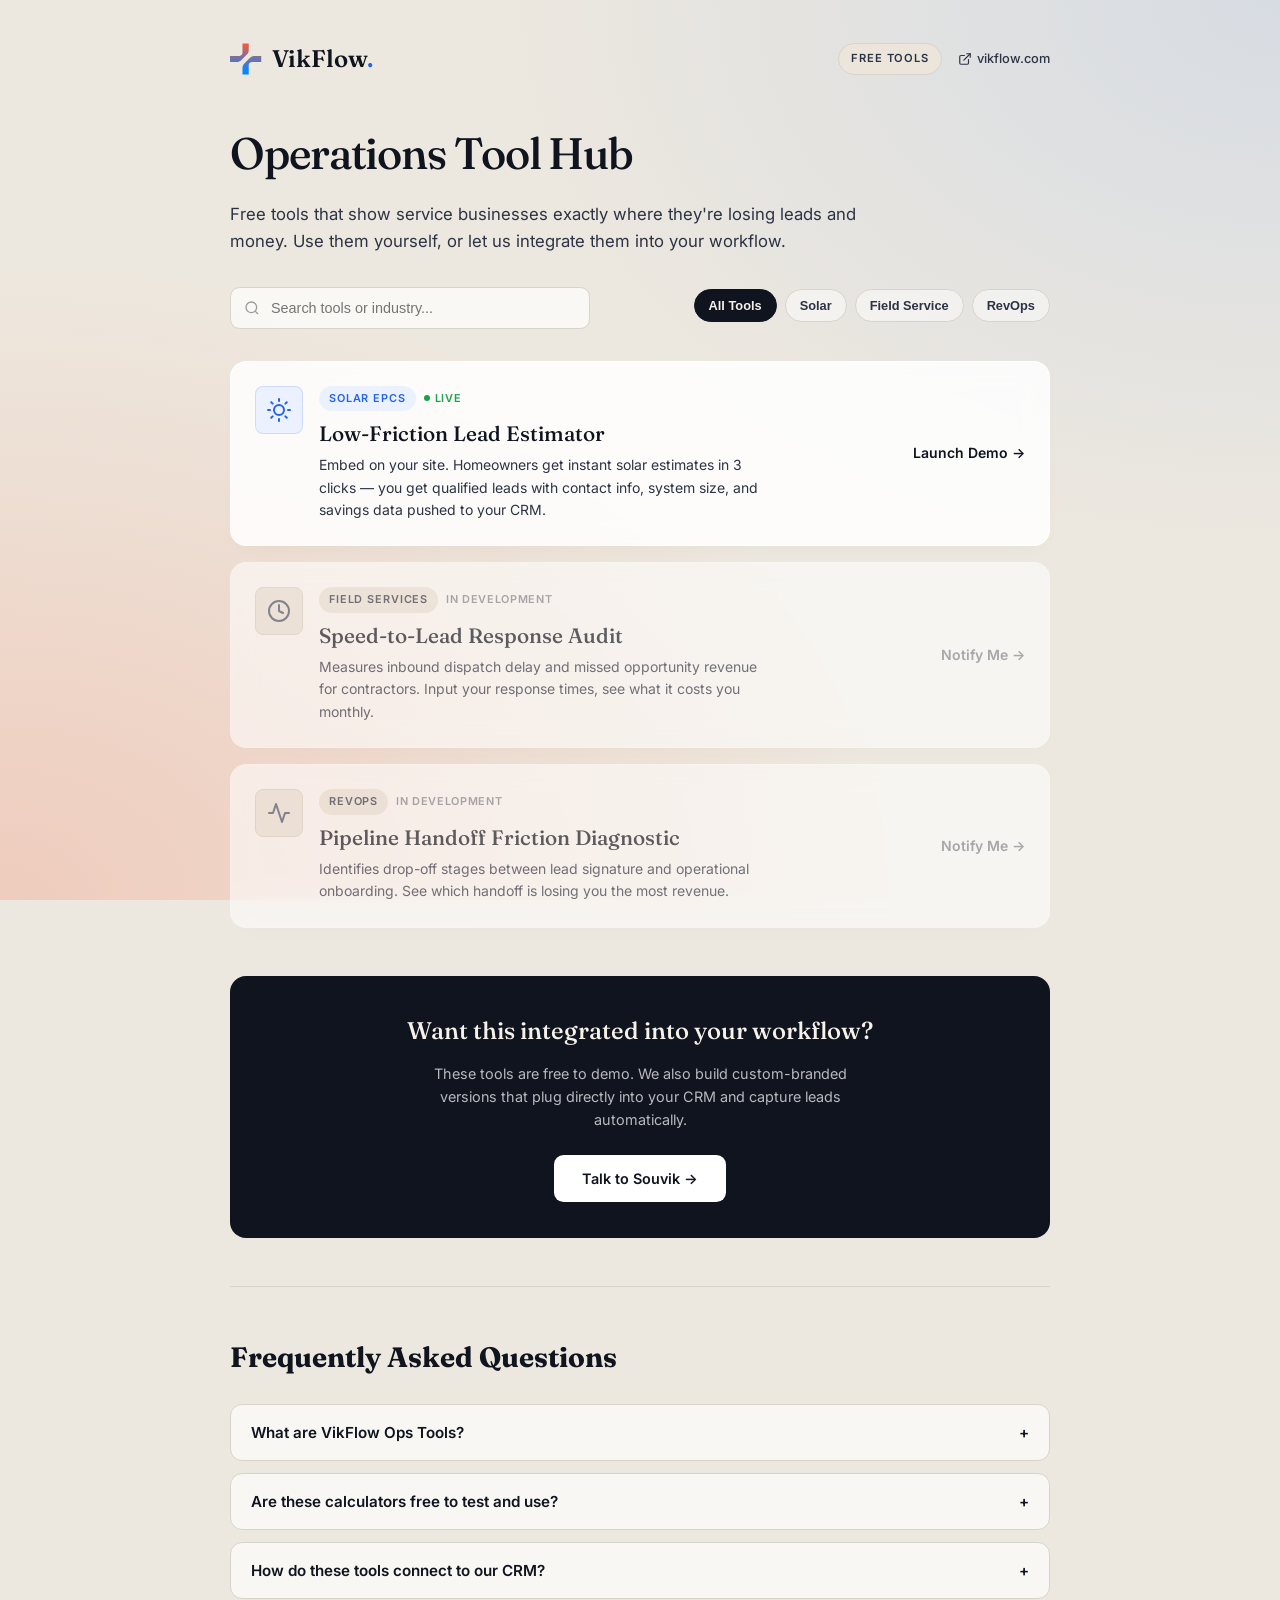
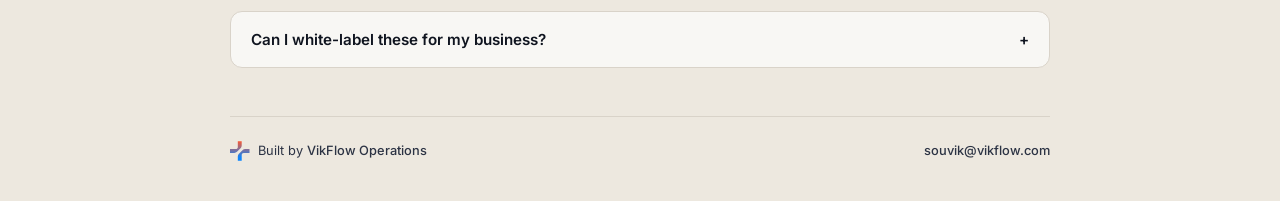
==== index.html @ a66f50fa "Add files via upload" ====
<!DOCTYPE html>
<html lang="en">
<head>
    <meta charset="UTF-8">
    <meta name="viewport" content="width=device-width, initial-scale=1.0">
    <title>VikFlow Ops Hub | Interactive Operations Tools & Calculators</title>
    
    <link rel="stylesheet" href="styles.css">

    <!-- Primary Meta Tags -->
    <meta name="title" content="VikFlow Ops Hub | Interactive Operations Tools & Calculators">
    <meta name="description" content="Free tools that show service businesses exactly where they're losing leads and money. Built by VikFlow Operations.">
    <meta name="keywords" content="operations tools, solar lead calculator, field service automation, revops calculators, workflow diagnostics, vikflow">
    <meta name="robots" content="index, follow">
    <link rel="canonical" href="https://ops.vikflow.com/">

    <!-- Open Graph / Facebook -->
    <meta property="og:type" content="website">
    <meta property="og:url" content="https://ops.vikflow.com/">
    <meta property="og:title" content="VikFlow Ops Hub | Interactive Operations Tools">
    <meta property="og:description" content="Free tools that show service businesses exactly where they're losing leads and money.">
    <meta property="og:image" content="https://vikflow.com/og-image.png">

    <!-- Twitter -->
    <meta property="twitter:card" content="summary_large_image">
    <meta property="twitter:url" content="https://ops.vikflow.com/">
    <meta property="twitter:title" content="VikFlow Ops Hub | Interactive Operations Tools">
    <meta property="twitter:description" content="Free tools that show service businesses exactly where they're losing leads and money.">
    <meta property="twitter:image" content="https://vikflow.com/og-image.png">

    <!-- Schema.org Structured Data -->
    <script type="application/ld+json">
    {
      "@context": "https://schema.org",
      "@graph": [
        {
          "@type": "SoftwareApplication",
          "name": "VikFlow Solar Lead Estimator",
          "operatingSystem": "Web",
          "applicationCategory": "BusinessApplication",
          "url": "https://ops.vikflow.com/solar-calculator",
          "offers": {
            "@type": "Offer",
            "price": "0",
            "priceCurrency": "USD"
          }
        },
        {
          "@type": "FAQPage",
          "mainEntity": [
            {
              "@type": "Question",
              "name": "What are VikFlow Ops Tools?",
              "acceptedAnswer": {
                "@type": "Answer",
                "text": "VikFlow Ops Tools are lightweight, interactive web applications engineered to solve specific operational bottlenecks in sales, lead qualification, and dispatch for service businesses."
              }
            },
            {
              "@type": "Question",
              "name": "Are these calculators free to embed on our website?",
              "acceptedAnswer": {
                "@type": "Answer",
                "text": "Yes, our interactive tools are free to test and use. We also build custom-branded, fully integrated versions for businesses looking to sync lead data directly into their CRM."
              }
            },
            {
              "@type": "Question",
              "name": "How do these tools connect to our CRM?",
              "acceptedAnswer": {
                "@type": "Answer",
                "text": "Each tool outputs clean JSON payloads via webhooks, connecting seamlessly to platforms like HubSpot, Salesforce, Jobber, Simpro, or custom n8n/Make scenarios."
              }
            }
          ]
        }
      ]
    }
    </script>

    <!-- Google Fonts -->
    <link rel="preconnect" href="https://fonts.googleapis.com">
    <link rel="preconnect" href="https://fonts.gstatic.com" crossorigin>
    <link href="https://fonts.googleapis.com/css2?family=Fraunces:opsz,wght,SOFT@9..144,300..900,0..100&family=Inter:wght@400;500;600;700&display=swap" rel="stylesheet">
</head>
<body>

<div class="hub-container">
    
    <!-- BRAND HEADER -->
    <div class="brand-header">
        <a href="https://vikflow.com" class="brand-logo">
            <svg class="logo-svg" viewBox="0 0 41 40" width="32" height="32" xmlns="http://www.w3.org/2000/svg">
                <g id="logogram"><path d="M24 0H16V12.0632C15.9663 14.2434 14.1885 16 12.0005 16H0V24H8.68629C10.808 24 12.8429 23.1571 14.3431 21.6569L21.6569 14.3431C23.1571 12.8429 24 10.808 24 8.68629V0Z" fill="url(#paint0_linear)"/><path d="M16 40H24V27.9368C24.0337 25.7566 25.8115 24 27.9995 24H40V16H31.3137C29.192 16 27.1571 16.8429 25.6569 18.3431L18.3431 25.6569C16.8429 27.1571 16 29.192 16 31.3137V40Z" fill="url(#paint1_linear)"/></g>
                <defs>
                    <linearGradient id="paint0_linear" x1="20" y1="-0.997096" x2="20" y2="33.7931" gradientUnits="userSpaceOnUse"><stop stop-color="#FF582E"/><stop offset="1" stop-color="#0A85FF"/></linearGradient>
                    <linearGradient id="paint1_linear" x1="20" y1="-0.997096" x2="20" y2="33.7931" gradientUnits="userSpaceOnUse"><stop stop-color="#FF582E"/><stop offset="1" stop-color="#0A85FF"/></linearGradient>
                </defs>
            </svg>
            <span>VikFlow<span style="color: var(--brand);">.</span></span>
        </a>
        <div class="header-right">
            <span class="brand-badge">Free Tools</span>
            <a href="https://vikflow.com" class="back-link">
                <svg width="14" height="14" viewBox="0 0 24 24" fill="none" stroke="currentColor" stroke-width="2" stroke-linecap="round" stroke-linejoin="round"><path d="M18 13v6a2 2 0 0 1-2 2H5a2 2 0 0 1-2-2V8a2 2 0 0 1 2-2h6"/><polyline points="15 3 21 3 21 9"/><line x1="10" y1="14" x2="21" y2="3"/></svg>
                vikflow.com
            </a>
        </div>
    </div>

    <!-- HERO -->
    <div class="hero-section">
        <h1>Operations Tool Hub</h1>
        <p class="subtitle">Free tools that show service businesses exactly where they're losing leads and money. Use them yourself, or let us integrate them into your workflow.</p>
    </div>

    <!-- SEARCH & CATEGORY FILTERS -->
    <div class="controls-wrapper">
        <div class="search-box">
            <svg class="search-icon" width="16" height="16" viewBox="0 0 24 24" fill="none" stroke="currentColor" stroke-width="2">
                <circle cx="11" cy="11" r="8"></circle>
                <line x1="21" y1="21" x2="16.65" y2="16.65"></line>
            </svg>
            <input type="text" id="searchInput" placeholder="Search tools or industry..." onkeyup="filterTools()">
        </div>

        <div class="category-pills">
            <button class="cat-btn active" onclick="setCategory('all', this)">All Tools</button>
            <button class="cat-btn" onclick="setCategory('solar', this)">Solar</button>
            <button class="cat-btn" onclick="setCategory('field-service', this)">Field Service</button>
            <button class="cat-btn" onclick="setCategory('revops', this)">RevOps</button>
        </div>
    </div>

    <!-- TOOL CARDS -->
    <div class="tools-grid" id="toolsGrid">
        
        <!-- TOOL 1: SOLAR CALCULATOR (LIVE) -->
        <a href="solar_calculator/solar_calculator.html" class="tool-card live" data-category="solar" data-keywords="solar lead calculator panel roof savings bill">
            <div class="tool-card-main">
                <div class="tool-logo">
                    <svg width="24" height="24" viewBox="0 0 24 24" fill="none" stroke="#2563EB" stroke-width="2" stroke-linecap="round" stroke-linejoin="round">
                        <circle cx="12" cy="12" r="5"></circle>
                        <line x1="12" y1="1" x2="12" y2="3"></line>
                        <line x1="12" y1="21" x2="12" y2="23"></line>
                        <line x1="4.22" y1="4.22" x2="5.64" y2="5.64"></line>
                        <line x1="18.36" y1="18.36" x2="19.78" y2="19.78"></line>
                        <line x1="1" y1="12" x2="3" y2="12"></line>
                        <line x1="21" y1="12" x2="23" y2="12"></line>
                        <line x1="4.22" y1="19.78" x2="5.64" y2="18.36"></line>
                        <line x1="18.36" y1="5.64" x2="19.78" y2="4.22"></line>
                    </svg>
                </div>
                <div>
                    <div class="badge-row">
                        <span class="badge">Solar EPCs</span>
                        <span class="status-live">
                            <span class="live-dot"></span> Live
                        </span>
                    </div>
                    <div class="tool-title">Low-Friction Lead Estimator</div>
                    <p class="tool-desc">Embed on your site. Homeowners get instant solar estimates in 3 clicks — you get qualified leads with contact info, system size, and savings data pushed to your CRM.</p>
                </div>
            </div>
            <div class="launch-btn">Launch Demo →</div>
        </a>

        <!-- TOOL 2: SPEED TO LEAD AUDIT (COMING SOON) -->
        <div class="tool-card upcoming" data-category="field-service" data-keywords="speed to lead dispatch response time HVAC roofing">
            <div class="tool-card-main">
                <div class="tool-logo muted">
                    <svg width="24" height="24" viewBox="0 0 24 24" fill="none" stroke="#475569" stroke-width="2" stroke-linecap="round" stroke-linejoin="round">
                        <circle cx="12" cy="12" r="10"></circle>
                        <polyline points="12 6 12 12 16 14"></polyline>
                    </svg>
                </div>
                <div>
                    <div class="badge-row">
                        <span class="badge muted">Field Services</span>
                        <span class="status-upcoming">In Development</span>
                    </div>
                    <div class="tool-title">Speed-to-Lead Response Audit</div>
                    <p class="tool-desc">Measures inbound dispatch delay and missed opportunity revenue for contractors. Input your response times, see what it costs you monthly.</p>
                </div>
            </div>
            <div class="launch-btn muted">Notify Me →</div>
        </div>

        <!-- TOOL 3: CRM HANDOFF FRICTION (COMING SOON) -->
        <div class="tool-card upcoming" data-category="revops" data-keywords="crm audit pipeline sales handoff hubspot salesforce">
            <div class="tool-card-main">
                <div class="tool-logo muted">
                    <svg width="24" height="24" viewBox="0 0 24 24" fill="none" stroke="#475569" stroke-width="2" stroke-linecap="round" stroke-linejoin="round">
                        <polyline points="22 12 18 12 15 21 9 3 6 12 2 12"></polyline>
                    </svg>
                </div>
                <div>
                    <div class="badge-row">
                        <span class="badge muted">RevOps</span>
                        <span class="status-upcoming">In Development</span>
                    </div>
                    <div class="tool-title">Pipeline Handoff Friction Diagnostic</div>
                    <p class="tool-desc">Identifies drop-off stages between lead signature and operational onboarding. See which handoff is losing you the most revenue.</p>
                </div>
            </div>
            <div class="launch-btn muted">Notify Me →</div>
        </div>

    </div>

    <div class="no-results" id="noResults">No tools match your search or filter criteria.</div>

    <!-- CTA SECTION -->
    <section class="cta-section">
        <div class="cta-content">
            <h2>Want this integrated into your workflow?</h2>
            <p>These tools are free to demo. We also build custom-branded versions that plug directly into your CRM and capture leads automatically.</p>
            <a href="mailto:souvik@vikflow.com" class="cta-btn">Talk to Souvik →</a>
        </div>
    </section>

    <!-- SEO FAQ SECTION -->
    <section class="faq-section">
        <h2>Frequently Asked Questions</h2>
        
        <div class="faq-item">
            <button class="faq-question" onclick="toggleFaq(this)">
                What are VikFlow Ops Tools?
                <span class="faq-icon">+</span>
            </button>
            <div class="faq-answer">
                VikFlow Ops Tools are lightweight, interactive web applications engineered to solve specific operational bottlenecks in sales, lead qualification, and dispatch for growing service businesses.
            </div>
        </div>

        <div class="faq-item">
            <button class="faq-question" onclick="toggleFaq(this)">
                Are these calculators free to test and use?
                <span class="faq-icon">+</span>
            </button>
            <div class="faq-answer">
                Yes, our interactive tools are free to test online. We also build custom-branded, fully integrated versions for businesses looking to sync lead data directly into their CRM.
            </div>
        </div>

        <div class="faq-item">
            <button class="faq-question" onclick="toggleFaq(this)">
                How do these tools connect to our CRM?
                <span class="faq-icon">+</span>
            </button>
            <div class="faq-answer">
                Each tool outputs clean JSON payloads via webhooks, connecting seamlessly to platforms like HubSpot, Salesforce, Jobber, Simpro, or custom n8n/Make scenarios.
            </div>
        </div>

        <div class="faq-item">
            <button class="faq-question" onclick="toggleFaq(this)">
                Can I white-label these for my business?
                <span class="faq-icon">+</span>
            </button>
            <div class="faq-answer">
                Yes. Every tool can be custom-branded with your logo, colors, and domain. Lead data flows directly into your systems — your customers never see VikFlow branding.
            </div>
        </div>
    </section>

    <!-- FOOTER -->
    <footer class="hub-footer">
        <div class="footer-left">
            <svg viewBox="0 0 41 40" width="20" height="20" xmlns="http://www.w3.org/2000/svg">
                <g><path d="M24 0H16V12.0632C15.9663 14.2434 14.1885 16 12.0005 16H0V24H8.68629C10.808 24 12.8429 23.1571 14.3431 21.6569L21.6569 14.3431C23.1571 12.8429 24 10.808 24 8.68629V0Z" fill="url(#pf0)"/><path d="M16 40H24V27.9368C24.0337 25.7566 25.8115 24 27.9995 24H40V16H31.3137C29.192 16 27.1571 16.8429 25.6569 18.3431L18.3431 25.6569C16.8429 27.1571 16 29.192 16 31.3137V40Z" fill="url(#pf1)"/></g>
                <defs><linearGradient id="pf0" x1="20" y1="-1" x2="20" y2="34" gradientUnits="userSpaceOnUse"><stop stop-color="#FF582E"/><stop offset="1" stop-color="#0A85FF"/></linearGradient><linearGradient id="pf1" x1="20" y1="-1" x2="20" y2="34" gradientUnits="userSpaceOnUse"><stop stop-color="#FF582E"/><stop offset="1" stop-color="#0A85FF"/></linearGradient></defs>
            </svg>
            <span>Built by <a href="https://vikflow.com">VikFlow Operations</a></span>
        </div>
        <div class="footer-right">
            <a href="mailto:souvik@vikflow.com">souvik@vikflow.com</a>
        </div>
    </footer>

</div>

<script>
    let activeCategory = 'all';

    function setCategory(category, element) {
        document.querySelectorAll('.cat-btn').forEach(btn => btn.classList.remove('active'));
        element.classList.add('active');
        activeCategory = category;
        filterTools();
    }

    function filterTools() {
        const query = document.getElementById('searchInput').value.toLowerCase();
        const cards = document.querySelectorAll('.tool-card');
        let visibleCount = 0;

        cards.forEach(card => {
            const matchesCat = (activeCategory === 'all' || card.dataset.category === activeCategory);
            const matchesSearch = card.innerText.toLowerCase().includes(query) || card.dataset.keywords.toLowerCase().includes(query);

            if (matchesCat && matchesSearch) {
                card.style.display = 'flex';
                visibleCount++;
            } else {
                card.style.display = 'none';
            }
        });

        document.getElementById('noResults').style.display = visibleCount === 0 ? 'block' : 'none';
    }

    function toggleFaq(button) {
        const item = button.parentElement;
        item.classList.toggle('open');
    }
</script>

</body>
</html>
---- styles.css ----
:root {
    --ink: hsl(222, 35%, 9%);
    --ink-soft: hsl(222, 22%, 22%);
    --cream: hsl(42, 38%, 94%);
    --cream-deep: hsl(38, 30%, 89%);
    --brand: hsl(221, 83%, 53%);
    --brand-soft: hsl(221, 100%, 96%);
    --border: hsl(36, 18%, 82%);
    --radius: 1rem;
    --font-serif: 'Fraunces', ui-serif, Georgia, serif;
    --font-sans: 'Inter', ui-sans-serif, system-ui, sans-serif;
}

* { 
    box-sizing: border-box; 
    transition: all 0.25s cubic-bezier(0.65, 0, 0.35, 1); 
}

body {
    font-family: var(--font-sans);
    background-color: #ede8df;
    background-image: 
        radial-gradient(at 0% 100%, rgba(243, 138, 108, 0.3) 0px, transparent 50%),
        radial-gradient(at 100% 0%, rgba(182, 202, 233, 0.4) 0px, transparent 45%);
    background-attachment: fixed;
    color: var(--ink);
    min-height: 100vh;
    margin: 0;
    padding: 40px 20px;
    display: flex;
    justify-content: center;
    line-height: 1.6;
}

.hub-container {
    width: 100%;
    max-width: 820px;
}

/* ═══════════════════════════════
   HEADER & LOGO
   ═══════════════════════════════ */

.brand-header {
    display: flex;
    justify-content: space-between;
    align-items: center;
    margin-bottom: 40px;
}

.brand-logo {
    display: flex;
    align-items: center;
    gap: 10px;
    text-decoration: none;
    color: var(--ink);
    font-family: var(--font-serif);
    font-size: 1.5rem;
    font-weight: 600;
}

.logo-svg {
    flex-shrink: 0;
}

.header-right {
    display: flex;
    align-items: center;
    gap: 16px;
}

.brand-badge {
    font-size: 0.7rem;
    font-weight: 600;
    text-transform: uppercase;
    letter-spacing: 0.08em;
    background: var(--cream-deep);
    color: var(--ink-soft);
    padding: 6px 12px;
    border-radius: 20px;
    border: 1px solid var(--border);
}

.back-link {
    display: none;
    align-items: center;
    gap: 5px;
    font-size: 0.8rem;
    color: var(--ink-soft);
    text-decoration: none;
    font-weight: 500;
}

.back-link:hover {
    color: var(--brand);
}

@media (min-width: 640px) {
    .back-link {
        display: flex;
    }
}

/* ═══════════════════════════════
   HERO
   ═══════════════════════════════ */

.hero-section {
    margin-bottom: 32px;
}

h1 {
    font-family: var(--font-serif);
    font-size: clamp(2rem, 4vw, 2.75rem);
    font-weight: 500;
    margin: 0 0 12px 0;
    letter-spacing: -0.025em;
}

p.subtitle {
    color: var(--ink-soft);
    font-size: 1.05rem;
    margin: 0;
    max-width: 60ch;
}

/* ═══════════════════════════════
   CONTROLS: SEARCH & FILTERS
   ═══════════════════════════════ */

.controls-wrapper {
    display: flex;
    flex-direction: column;
    gap: 16px;
    margin-bottom: 32px;
}

@media (min-width: 640px) {
    .controls-wrapper {
        flex-direction: row;
        justify-content: space-between;
        align-items: center;
    }
}

.search-box {
    position: relative;
    flex: 1;
    max-width: 360px;
}

.search-box input {
    width: 100%;
    padding: 12px 16px 12px 40px;
    border: 1px solid var(--border);
    border-radius: calc(var(--radius) * 0.6);
    background: rgba(255, 255, 255, 0.7);
    font-size: 0.9rem;
    outline: none;
    color: var(--ink);
}

.search-box input:focus {
    background: #ffffff;
    border-color: var(--brand);
    box-shadow: 0 0 0 3px var(--brand-soft);
}

.search-icon {
    position: absolute;
    left: 14px;
    top: 50%;
    transform: translateY(-50%);
    opacity: 0.4;
    pointer-events: none;
}

.category-pills {
    display: flex;
    gap: 8px;
    overflow-x: auto;
    padding-bottom: 4px;
    -webkit-overflow-scrolling: touch;
}

.cat-btn {
    border: 1px solid var(--border);
    background: rgba(255, 255, 255, 0.5);
    padding: 8px 14px;
    border-radius: 20px;
    font-size: 0.8rem;
    font-weight: 600;
    color: var(--ink-soft);
    cursor: pointer;
    white-space: nowrap;
}

.cat-btn:hover,
.cat-btn.active {
    background: var(--ink);
    color: var(--cream);
    border-color: var(--ink);
}

/* ═══════════════════════════════
   TOOL CARDS
   ═══════════════════════════════ */

.tools-grid {
    display: flex;
    flex-direction: column;
    gap: 16px;
    margin-bottom: 48px;
}

.tool-card {
    background: rgba(255, 255, 255, 0.85);
    backdrop-filter: blur(12px);
    border: 1px solid rgba(255, 255, 255, 0.6);
    border-radius: var(--radius);
    padding: 24px;
    display: flex;
    flex-direction: column;
    gap: 16px;
    text-decoration: none;
    color: var(--ink);
    box-shadow: 0 10px 25px -10px rgba(15, 23, 42, 0.04);
}

@media (min-width: 640px) {
    .tool-card {
        flex-direction: row;
        justify-content: space-between;
        align-items: center;
    }
}

/* Live card hover */
.tool-card.live:hover {
    transform: translateY(-2px);
    border-color: var(--brand);
    background: rgba(255, 255, 255, 0.98);
}

/* Upcoming card styling */
.tool-card.upcoming {
    opacity: 0.65;
    cursor: default;
}

.tool-card.upcoming:hover {
    opacity: 0.8;
}

.tool-card-main {
    display: flex;
    align-items: flex-start;
    gap: 16px;
}

/* Tool Logo */
.tool-logo {
    width: 48px;
    height: 48px;
    min-width: 48px;
    border-radius: calc(var(--radius) * 0.5);
    background: var(--brand-soft);
    border: 1px solid rgba(37, 99, 235, 0.15);
    display: flex;
    align-items: center;
    justify-content: center;
    overflow: hidden;
}

.tool-logo.muted {
    background: var(--cream-deep);
    border-color: var(--border);
}

.tool-logo img {
    width: 100%;
    height: 100%;
    object-fit: cover;
}

/* Badge Row */
.badge-row {
    display: flex;
    align-items: center;
    gap: 8px;
    margin-bottom: 6px;
}

.badge {
    display: inline-block;
    font-size: 0.68rem;
    font-weight: 600;
    text-transform: uppercase;
    letter-spacing: 0.08em;
    padding: 4px 10px;
    border-radius: 20px;
    background: var(--brand-soft);
    color: var(--brand);
}

.badge.muted {
    background: var(--cream-deep);
    color: var(--ink-soft);
}

/* Live indicator */
.status-live {
    display: inline-flex;
    align-items: center;
    gap: 5px;
    font-size: 0.68rem;
    font-weight: 600;
    text-transform: uppercase;
    letter-spacing: 0.06em;
    color: #16a34a;
}

.live-dot {
    width: 6px;
    height: 6px;
    background: #16a34a;
    border-radius: 50%;
    display: inline-block;
    animation: pulse-dot 2s ease-in-out infinite;
}

@keyframes pulse-dot {
    0%, 100% { opacity: 1; }
    50% { opacity: 0.3; }
}

.status-upcoming {
    font-size: 0.68rem;
    font-weight: 600;
    text-transform: uppercase;
    letter-spacing: 0.06em;
    color: var(--ink-soft);
    opacity: 0.6;
}

.tool-title {
    font-family: var(--font-serif);
    font-size: 1.3rem;
    font-weight: 500;
    margin: 0 0 4px 0;
}

.tool-desc {
    font-size: 0.875rem;
    color: var(--ink-soft);
    margin: 0;
    max-width: 50ch;
}

.launch-btn {
    font-weight: 600;
    font-size: 0.875rem;
    color: var(--ink);
    white-space: nowrap;
}

.launch-btn.muted {
    color: var(--ink-soft);
    opacity: 0.6;
}

/* ═══════════════════════════════
   CTA SECTION
   ═══════════════════════════════ */

.cta-section {
    margin-bottom: 48px;
}

.cta-content {
    background: var(--ink);
    color: var(--cream);
    border-radius: var(--radius);
    padding: 36px 32px;
    text-align: center;
}

.cta-content h2 {
    font-family: var(--font-serif);
    font-size: 1.5rem;
    font-weight: 500;
    margin: 0 0 12px 0;
    color: var(--cream);
}

.cta-content p {
    font-size: 0.9rem;
    color: rgba(255, 255, 255, 0.7);
    margin: 0 0 24px 0;
    max-width: 50ch;
    margin-left: auto;
    margin-right: auto;
}

.cta-btn {
    display: inline-block;
    background: #ffffff;
    color: var(--ink);
    padding: 12px 28px;
    border-radius: calc(var(--radius) * 0.6);
    font-weight: 600;
    font-size: 0.9rem;
    text-decoration: none;
    border: none;
    cursor: pointer;
}

.cta-btn:hover {
    background: var(--brand-soft);
    color: var(--brand);
}

/* ═══════════════════════════════
   FAQ SECTION
   ═══════════════════════════════ */

.faq-section {
    border-top: 1px solid var(--border);
    padding-top: 48px;
    margin-top: 20px;
    margin-bottom: 48px;
}

.faq-section h2 {
    font-family: var(--font-serif);
    font-size: 1.75rem;
    margin: 0 0 24px 0;
}

.faq-item {
    background: rgba(255, 255, 255, 0.65);
    border: 1px solid var(--border);
    border-radius: calc(var(--radius) * 0.75);
    margin-bottom: 12px;
    overflow: hidden;
}

.faq-question {
    width: 100%;
    text-align: left;
    background: none;
    border: none;
    padding: 18px 20px;
    font-family: var(--font-sans);
    font-size: 0.95rem;
    font-weight: 600;
    color: var(--ink);
    cursor: pointer;
    display: flex;
    justify-content: space-between;
    align-items: center;
}

.faq-answer {
    max-height: 0;
    overflow: hidden;
    padding: 0 20px;
    font-size: 0.9rem;
    color: var(--ink-soft);
}

.faq-item.open .faq-answer {
    max-height: 200px;
    padding: 0 20px 18px 20px;
}

.faq-item.open .faq-icon {
    transform: rotate(45deg);
}

.no-results {
    text-align: center;
    padding: 40px;
    color: var(--ink-soft);
    font-size: 0.95rem;
    display: none;
}

/* ═══════════════════════════════
   FOOTER
   ═══════════════════════════════ */

.hub-footer {
    display: flex;
    flex-direction: column;
    gap: 12px;
    align-items: center;
    padding-top: 24px;
    border-top: 1px solid var(--border);
    font-size: 0.8rem;
    color: var(--ink-soft);
}

@media (min-width: 640px) {
    .hub-footer {
        flex-direction: row;
        justify-content: space-between;
    }
}

.footer-left {
    display: flex;
    align-items: center;
    gap: 8px;
}

.footer-left a,
.footer-right a {
    color: var(--ink-soft);
    text-decoration: none;
    font-weight: 500;
}

.footer-left a:hover,
.footer-right a:hover {
    color: var(--brand);
}
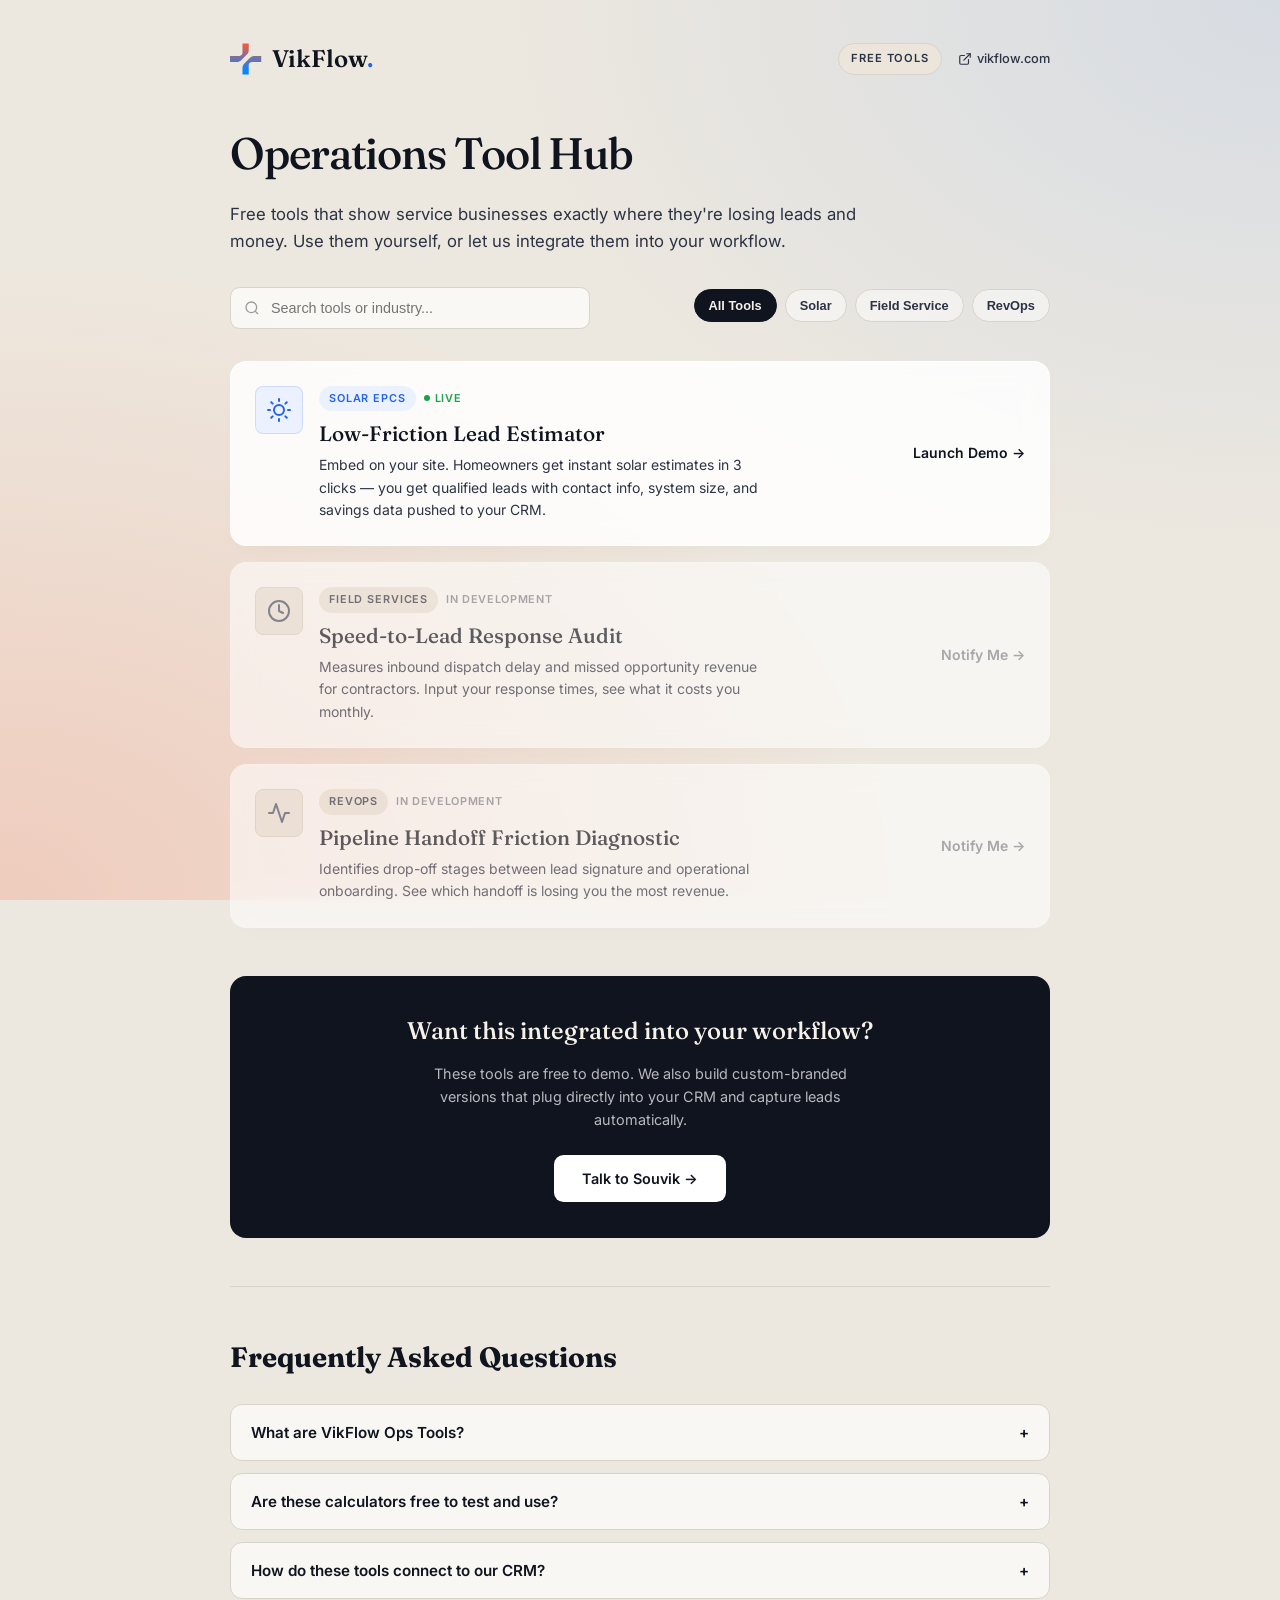
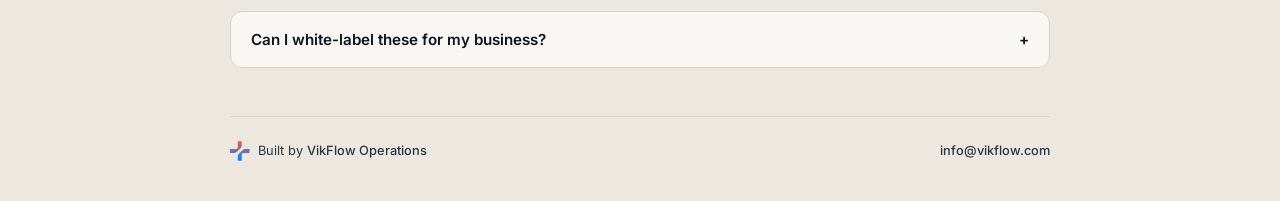
==== commit ea1ef649: "Update footer email address to info@vikflow.com" ====
--- a/index.html
+++ b/index.html
@@ -274,7 +274,7 @@
             <span>Built by <a href="https://vikflow.com">VikFlow Operations</a></span>
         </div>
         <div class="footer-right">
-            <a href="mailto:souvik@vikflow.com">souvik@vikflow.com</a>
+            <a href="mailto:souvik@vikflow.com">info@vikflow.com</a>
         </div>
     </footer>
 
@@ -317,4 +317,4 @@
 </script>
 
 </body>
-</html>+</html>
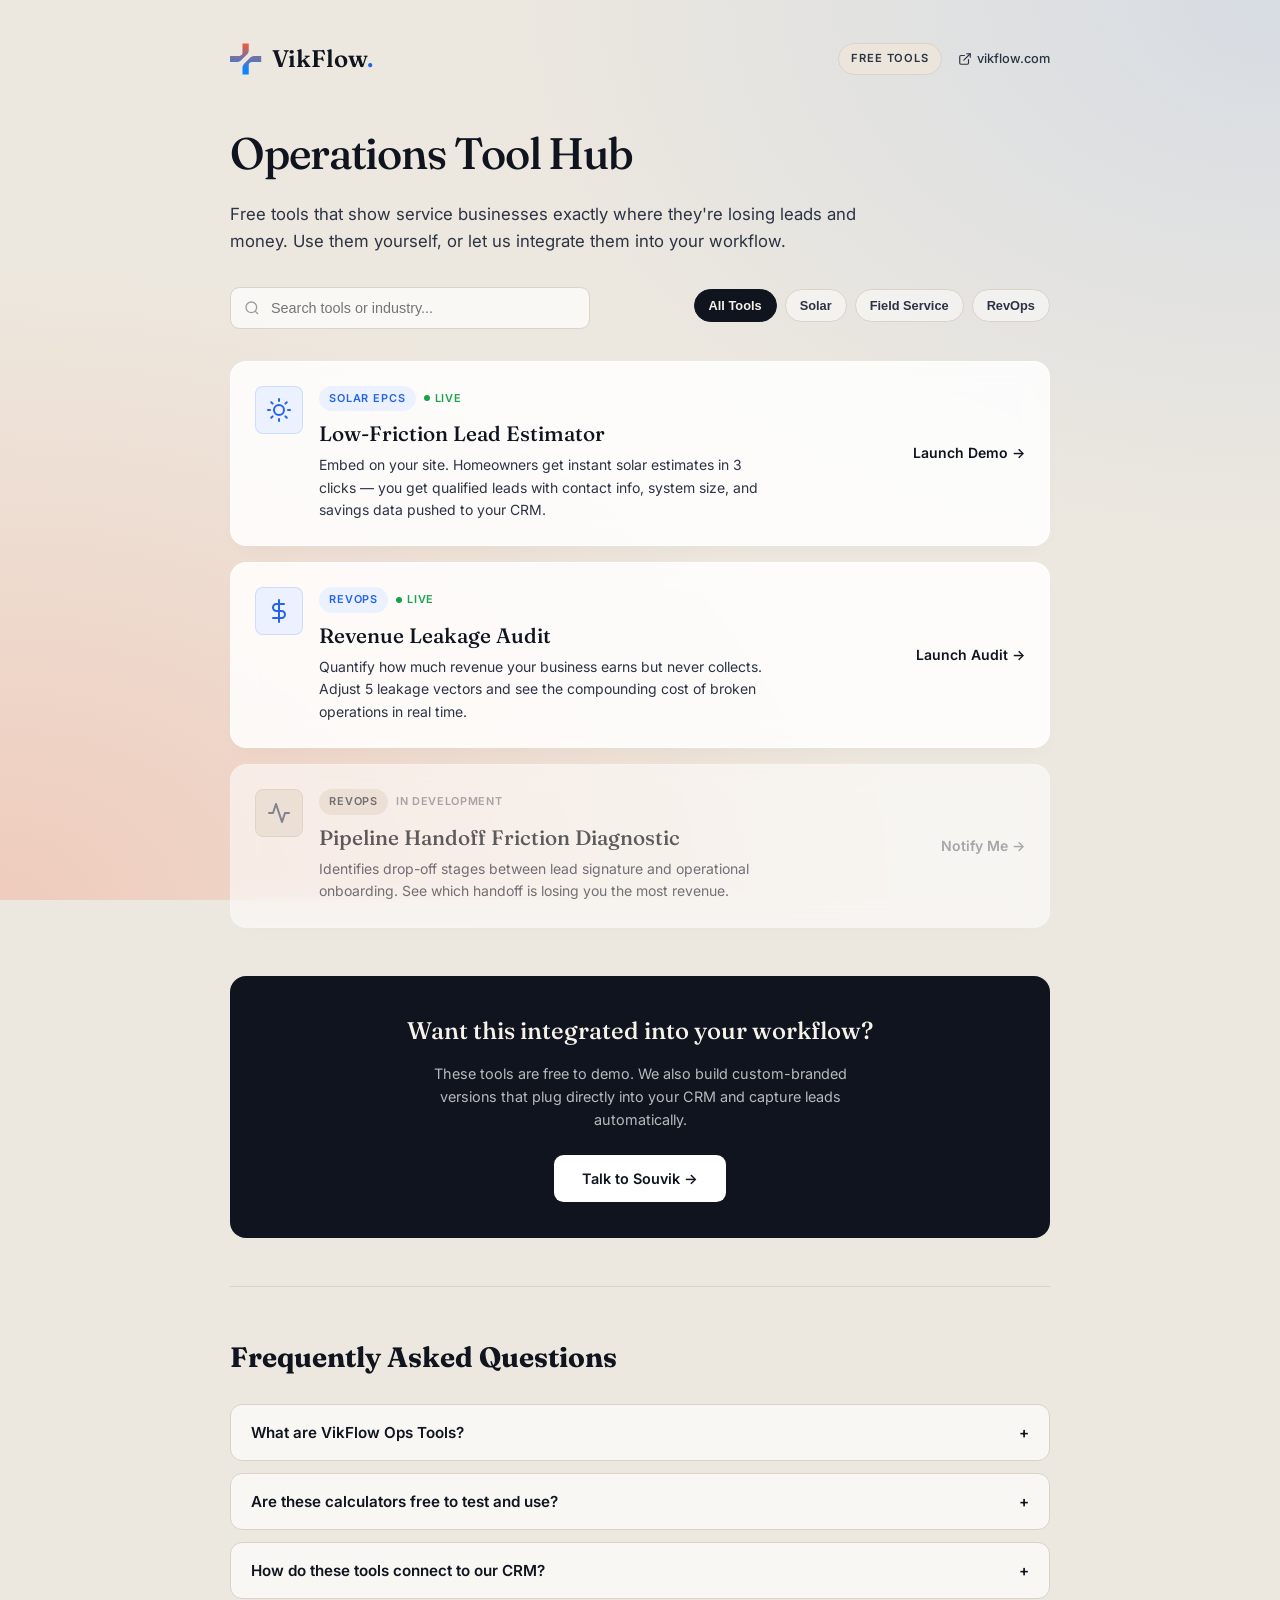
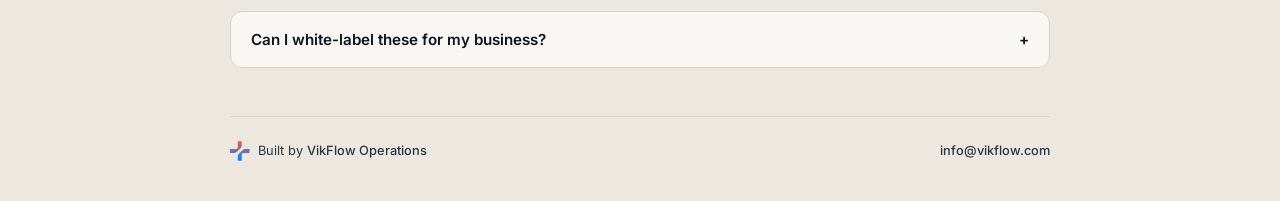
==== commit 1e574de2: "Add files via upload" ====
--- a/index.html
+++ b/index.html
@@ -1,16 +1,19 @@
 <!DOCTYPE html>
 <html lang="en">
+
 <head>
     <meta charset="UTF-8">
     <meta name="viewport" content="width=device-width, initial-scale=1.0">
     <title>VikFlow Ops Hub | Interactive Operations Tools & Calculators</title>
-    
+
     <link rel="stylesheet" href="styles.css">
 
     <!-- Primary Meta Tags -->
     <meta name="title" content="VikFlow Ops Hub | Interactive Operations Tools & Calculators">
-    <meta name="description" content="Free tools that show service businesses exactly where they're losing leads and money. Built by VikFlow Operations.">
-    <meta name="keywords" content="operations tools, solar lead calculator, field service automation, revops calculators, workflow diagnostics, vikflow">
+    <meta name="description"
+        content="Free tools that show service businesses exactly where they're losing leads and money. Built by VikFlow Operations.">
+    <meta name="keywords"
+        content="operations tools, solar lead calculator, field service automation, revops calculators, workflow diagnostics, vikflow">
     <meta name="robots" content="index, follow">
     <link rel="canonical" href="https://ops.vikflow.com/">
 
@@ -18,14 +21,16 @@
     <meta property="og:type" content="website">
     <meta property="og:url" content="https://ops.vikflow.com/">
     <meta property="og:title" content="VikFlow Ops Hub | Interactive Operations Tools">
-    <meta property="og:description" content="Free tools that show service businesses exactly where they're losing leads and money.">
+    <meta property="og:description"
+        content="Free tools that show service businesses exactly where they're losing leads and money.">
     <meta property="og:image" content="https://vikflow.com/og-image.png">
 
     <!-- Twitter -->
     <meta property="twitter:card" content="summary_large_image">
     <meta property="twitter:url" content="https://ops.vikflow.com/">
     <meta property="twitter:title" content="VikFlow Ops Hub | Interactive Operations Tools">
-    <meta property="twitter:description" content="Free tools that show service businesses exactly where they're losing leads and money.">
+    <meta property="twitter:description"
+        content="Free tools that show service businesses exactly where they're losing leads and money.">
     <meta property="twitter:image" content="https://vikflow.com/og-image.png">
 
     <!-- Schema.org Structured Data -->
@@ -81,240 +86,299 @@
     <!-- Google Fonts -->
     <link rel="preconnect" href="https://fonts.googleapis.com">
     <link rel="preconnect" href="https://fonts.gstatic.com" crossorigin>
-    <link href="https://fonts.googleapis.com/css2?family=Fraunces:opsz,wght,SOFT@9..144,300..900,0..100&family=Inter:wght@400;500;600;700&display=swap" rel="stylesheet">
+    <link
+        href="https://fonts.googleapis.com/css2?family=Fraunces:opsz,wght,SOFT@9..144,300..900,0..100&family=Inter:wght@400;500;600;700&display=swap"
+        rel="stylesheet">
 </head>
+
 <body>
 
-<div class="hub-container">
-    
-    <!-- BRAND HEADER -->
-    <div class="brand-header">
-        <a href="https://vikflow.com" class="brand-logo">
-            <svg class="logo-svg" viewBox="0 0 41 40" width="32" height="32" xmlns="http://www.w3.org/2000/svg">
-                <g id="logogram"><path d="M24 0H16V12.0632C15.9663 14.2434 14.1885 16 12.0005 16H0V24H8.68629C10.808 24 12.8429 23.1571 14.3431 21.6569L21.6569 14.3431C23.1571 12.8429 24 10.808 24 8.68629V0Z" fill="url(#paint0_linear)"/><path d="M16 40H24V27.9368C24.0337 25.7566 25.8115 24 27.9995 24H40V16H31.3137C29.192 16 27.1571 16.8429 25.6569 18.3431L18.3431 25.6569C16.8429 27.1571 16 29.192 16 31.3137V40Z" fill="url(#paint1_linear)"/></g>
-                <defs>
-                    <linearGradient id="paint0_linear" x1="20" y1="-0.997096" x2="20" y2="33.7931" gradientUnits="userSpaceOnUse"><stop stop-color="#FF582E"/><stop offset="1" stop-color="#0A85FF"/></linearGradient>
-                    <linearGradient id="paint1_linear" x1="20" y1="-0.997096" x2="20" y2="33.7931" gradientUnits="userSpaceOnUse"><stop stop-color="#FF582E"/><stop offset="1" stop-color="#0A85FF"/></linearGradient>
-                </defs>
-            </svg>
-            <span>VikFlow<span style="color: var(--brand);">.</span></span>
-        </a>
-        <div class="header-right">
-            <span class="brand-badge">Free Tools</span>
-            <a href="https://vikflow.com" class="back-link">
-                <svg width="14" height="14" viewBox="0 0 24 24" fill="none" stroke="currentColor" stroke-width="2" stroke-linecap="round" stroke-linejoin="round"><path d="M18 13v6a2 2 0 0 1-2 2H5a2 2 0 0 1-2-2V8a2 2 0 0 1 2-2h6"/><polyline points="15 3 21 3 21 9"/><line x1="10" y1="14" x2="21" y2="3"/></svg>
-                vikflow.com
+    <div class="hub-container">
+
+        <!-- BRAND HEADER -->
+        <div class="brand-header">
+            <a href="https://vikflow.com" class="brand-logo">
+                <svg class="logo-svg" viewBox="0 0 41 40" width="32" height="32" xmlns="http://www.w3.org/2000/svg">
+                    <g id="logogram">
+                        <path
+                            d="M24 0H16V12.0632C15.9663 14.2434 14.1885 16 12.0005 16H0V24H8.68629C10.808 24 12.8429 23.1571 14.3431 21.6569L21.6569 14.3431C23.1571 12.8429 24 10.808 24 8.68629V0Z"
+                            fill="url(#paint0_linear)" />
+                        <path
+                            d="M16 40H24V27.9368C24.0337 25.7566 25.8115 24 27.9995 24H40V16H31.3137C29.192 16 27.1571 16.8429 25.6569 18.3431L18.3431 25.6569C16.8429 27.1571 16 29.192 16 31.3137V40Z"
+                            fill="url(#paint1_linear)" />
+                    </g>
+                    <defs>
+                        <linearGradient id="paint0_linear" x1="20" y1="-0.997096" x2="20" y2="33.7931"
+                            gradientUnits="userSpaceOnUse">
+                            <stop stop-color="#FF582E" />
+                            <stop offset="1" stop-color="#0A85FF" />
+                        </linearGradient>
+                        <linearGradient id="paint1_linear" x1="20" y1="-0.997096" x2="20" y2="33.7931"
+                            gradientUnits="userSpaceOnUse">
+                            <stop stop-color="#FF582E" />
+                            <stop offset="1" stop-color="#0A85FF" />
+                        </linearGradient>
+                    </defs>
+                </svg>
+                <span>VikFlow<span style="color: var(--brand);">.</span></span>
             </a>
+            <div class="header-right">
+                <span class="brand-badge">Free Tools</span>
+                <a href="https://vikflow.com" class="back-link">
+                    <svg width="14" height="14" viewBox="0 0 24 24" fill="none" stroke="currentColor" stroke-width="2"
+                        stroke-linecap="round" stroke-linejoin="round">
+                        <path d="M18 13v6a2 2 0 0 1-2 2H5a2 2 0 0 1-2-2V8a2 2 0 0 1 2-2h6" />
+                        <polyline points="15 3 21 3 21 9" />
+                        <line x1="10" y1="14" x2="21" y2="3" />
+                    </svg>
+                    vikflow.com
+                </a>
+            </div>
         </div>
+
+        <!-- HERO -->
+        <div class="hero-section">
+            <h1>Operations Tool Hub</h1>
+            <p class="subtitle">Free tools that show service businesses exactly where they're losing leads and money.
+                Use them yourself, or let us integrate them into your workflow.</p>
+        </div>
+
+        <!-- SEARCH & CATEGORY FILTERS -->
+        <div class="controls-wrapper">
+            <div class="search-box">
+                <svg class="search-icon" width="16" height="16" viewBox="0 0 24 24" fill="none" stroke="currentColor"
+                    stroke-width="2">
+                    <circle cx="11" cy="11" r="8"></circle>
+                    <line x1="21" y1="21" x2="16.65" y2="16.65"></line>
+                </svg>
+                <input type="text" id="searchInput" placeholder="Search tools or industry..." onkeyup="filterTools()">
+            </div>
+
+            <div class="category-pills">
+                <button class="cat-btn active" onclick="setCategory('all', this)">All Tools</button>
+                <button class="cat-btn" onclick="setCategory('solar', this)">Solar</button>
+                <button class="cat-btn" onclick="setCategory('field-service', this)">Field Service</button>
+                <button class="cat-btn" onclick="setCategory('revops', this)">RevOps</button>
+            </div>
+        </div>
+
+        <!-- TOOL CARDS -->
+        <div class="tools-grid" id="toolsGrid">
+
+            <!-- TOOL 1: SOLAR CALCULATOR (LIVE) -->
+            <a href="solar_calculator/solar_calculator.html" class="tool-card live" data-category="solar"
+                data-keywords="solar lead calculator panel roof savings bill">
+                <div class="tool-card-main">
+                    <div class="tool-logo">
+                        <svg width="24" height="24" viewBox="0 0 24 24" fill="none" stroke="#2563EB" stroke-width="2"
+                            stroke-linecap="round" stroke-linejoin="round">
+                            <circle cx="12" cy="12" r="5"></circle>
+                            <line x1="12" y1="1" x2="12" y2="3"></line>
+                            <line x1="12" y1="21" x2="12" y2="23"></line>
+                            <line x1="4.22" y1="4.22" x2="5.64" y2="5.64"></line>
+                            <line x1="18.36" y1="18.36" x2="19.78" y2="19.78"></line>
+                            <line x1="1" y1="12" x2="3" y2="12"></line>
+                            <line x1="21" y1="12" x2="23" y2="12"></line>
+                            <line x1="4.22" y1="19.78" x2="5.64" y2="18.36"></line>
+                            <line x1="18.36" y1="5.64" x2="19.78" y2="4.22"></line>
+                        </svg>
+                    </div>
+                    <div>
+                        <div class="badge-row">
+                            <span class="badge">Solar EPCs</span>
+                            <span class="status-live">
+                                <span class="live-dot"></span> Live
+                            </span>
+                        </div>
+                        <div class="tool-title">Low-Friction Lead Estimator</div>
+                        <p class="tool-desc">Embed on your site. Homeowners get instant solar estimates in 3 clicks —
+                            you get qualified leads with contact info, system size, and savings data pushed to your CRM.
+                        </p>
+                    </div>
+                </div>
+                <div class="launch-btn">Launch Demo →</div>
+            </a>
+
+            <!-- TOOL 2: REVENUE LEAKAGE AUDIT (LIVE) -->
+            <a href="revenue_leak_auditor/revenue_leakage_auditor.html" class="tool-card live" data-category="revops"
+                data-keywords="revenue leakage audit profit loss billing invoicing pricing operations">
+                <div class="tool-card-main">
+                    <div class="tool-logo">
+                        <svg width="24" height="24" viewBox="0 0 24 24" fill="none" stroke="#2563EB" stroke-width="2"
+                            stroke-linecap="round" stroke-linejoin="round">
+                            <line x1="12" y1="1" x2="12" y2="23"></line>
+                            <path d="M17 5H9.5a3.5 3.5 0 0 0 0 7h5a3.5 3.5 0 0 1 0 7H6"></path>
+                        </svg>
+                    </div>
+                    <div>
+                        <div class="badge-row">
+                            <span class="badge">RevOps</span>
+                            <span class="status-live">
+                                <span class="live-dot"></span> Live
+                            </span>
+                        </div>
+                        <div class="tool-title">Revenue Leakage Audit</div>
+                        <p class="tool-desc">Quantify how much revenue your business earns but never collects. Adjust 5
+                            leakage vectors and see the compounding cost of broken operations in real time.</p>
+                    </div>
+                </div>
+                <div class="launch-btn">Launch Audit →</div>
+            </a>
+
+            <!-- TOOL 3: CRM HANDOFF FRICTION (COMING SOON) -->
+            <div class="tool-card upcoming" data-category="revops"
+                data-keywords="crm audit pipeline sales handoff hubspot salesforce">
+                <div class="tool-card-main">
+                    <div class="tool-logo muted">
+                        <svg width="24" height="24" viewBox="0 0 24 24" fill="none" stroke="#475569" stroke-width="2"
+                            stroke-linecap="round" stroke-linejoin="round">
+                            <polyline points="22 12 18 12 15 21 9 3 6 12 2 12"></polyline>
+                        </svg>
+                    </div>
+                    <div>
+                        <div class="badge-row">
+                            <span class="badge muted">RevOps</span>
+                            <span class="status-upcoming">In Development</span>
+                        </div>
+                        <div class="tool-title">Pipeline Handoff Friction Diagnostic</div>
+                        <p class="tool-desc">Identifies drop-off stages between lead signature and operational
+                            onboarding. See which handoff is losing you the most revenue.</p>
+                    </div>
+                </div>
+                <div class="launch-btn muted">Notify Me →</div>
+            </div>
+
+        </div>
+
+        <div class="no-results" id="noResults">No tools match your search or filter criteria.</div>
+
+        <!-- CTA SECTION -->
+        <section class="cta-section">
+            <div class="cta-content">
+                <h2>Want this integrated into your workflow?</h2>
+                <p>These tools are free to demo. We also build custom-branded versions that plug directly into your CRM
+                    and capture leads automatically.</p>
+                <a href="mailto:info@vikflow.com" class="cta-btn">Talk to Souvik →</a>
+            </div>
+        </section>
+
+        <!-- SEO FAQ SECTION -->
+        <section class="faq-section">
+            <h2>Frequently Asked Questions</h2>
+
+            <div class="faq-item">
+                <button class="faq-question" onclick="toggleFaq(this)">
+                    What are VikFlow Ops Tools?
+                    <span class="faq-icon">+</span>
+                </button>
+                <div class="faq-answer">
+                    VikFlow Ops Tools are lightweight, interactive web applications engineered to solve specific
+                    operational bottlenecks in sales, lead qualification, and dispatch for growing service businesses.
+                </div>
+            </div>
+
+            <div class="faq-item">
+                <button class="faq-question" onclick="toggleFaq(this)">
+                    Are these calculators free to test and use?
+                    <span class="faq-icon">+</span>
+                </button>
+                <div class="faq-answer">
+                    Yes, our interactive tools are free to test online. We also build custom-branded, fully integrated
+                    versions for businesses looking to sync lead data directly into their CRM.
+                </div>
+            </div>
+
+            <div class="faq-item">
+                <button class="faq-question" onclick="toggleFaq(this)">
+                    How do these tools connect to our CRM?
+                    <span class="faq-icon">+</span>
+                </button>
+                <div class="faq-answer">
+                    Each tool outputs clean JSON payloads via webhooks, connecting seamlessly to platforms like HubSpot,
+                    Salesforce, Jobber, Simpro, or custom n8n/Make scenarios.
+                </div>
+            </div>
+
+            <div class="faq-item">
+                <button class="faq-question" onclick="toggleFaq(this)">
+                    Can I white-label these for my business?
+                    <span class="faq-icon">+</span>
+                </button>
+                <div class="faq-answer">
+                    Yes. Every tool can be custom-branded with your logo, colors, and domain. Lead data flows directly
+                    into your systems — your customers never see VikFlow branding.
+                </div>
+            </div>
+        </section>
+
+        <!-- FOOTER -->
+        <footer class="hub-footer">
+            <div class="footer-left">
+                <svg viewBox="0 0 41 40" width="20" height="20" xmlns="http://www.w3.org/2000/svg">
+                    <g>
+                        <path
+                            d="M24 0H16V12.0632C15.9663 14.2434 14.1885 16 12.0005 16H0V24H8.68629C10.808 24 12.8429 23.1571 14.3431 21.6569L21.6569 14.3431C23.1571 12.8429 24 10.808 24 8.68629V0Z"
+                            fill="url(#pf0)" />
+                        <path
+                            d="M16 40H24V27.9368C24.0337 25.7566 25.8115 24 27.9995 24H40V16H31.3137C29.192 16 27.1571 16.8429 25.6569 18.3431L18.3431 25.6569C16.8429 27.1571 16 29.192 16 31.3137V40Z"
+                            fill="url(#pf1)" />
+                    </g>
+                    <defs>
+                        <linearGradient id="pf0" x1="20" y1="-1" x2="20" y2="34" gradientUnits="userSpaceOnUse">
+                            <stop stop-color="#FF582E" />
+                            <stop offset="1" stop-color="#0A85FF" />
+                        </linearGradient>
+                        <linearGradient id="pf1" x1="20" y1="-1" x2="20" y2="34" gradientUnits="userSpaceOnUse">
+                            <stop stop-color="#FF582E" />
+                            <stop offset="1" stop-color="#0A85FF" />
+                        </linearGradient>
+                    </defs>
+                </svg>
+                <span>Built by <a href="https://vikflow.com">VikFlow Operations</a></span>
+            </div>
+            <div class="footer-right">
+                <a href="mailto:info@vikflow.com">info@vikflow.com</a>
+            </div>
+        </footer>
+
     </div>
 
-    <!-- HERO -->
-    <div class="hero-section">
-        <h1>Operations Tool Hub</h1>
-        <p class="subtitle">Free tools that show service businesses exactly where they're losing leads and money. Use them yourself, or let us integrate them into your workflow.</p>
-    </div>
-
-    <!-- SEARCH & CATEGORY FILTERS -->
-    <div class="controls-wrapper">
-        <div class="search-box">
-            <svg class="search-icon" width="16" height="16" viewBox="0 0 24 24" fill="none" stroke="currentColor" stroke-width="2">
-                <circle cx="11" cy="11" r="8"></circle>
-                <line x1="21" y1="21" x2="16.65" y2="16.65"></line>
-            </svg>
-            <input type="text" id="searchInput" placeholder="Search tools or industry..." onkeyup="filterTools()">
-        </div>
-
-        <div class="category-pills">
-            <button class="cat-btn active" onclick="setCategory('all', this)">All Tools</button>
-            <button class="cat-btn" onclick="setCategory('solar', this)">Solar</button>
-            <button class="cat-btn" onclick="setCategory('field-service', this)">Field Service</button>
-            <button class="cat-btn" onclick="setCategory('revops', this)">RevOps</button>
-        </div>
-    </div>
-
-    <!-- TOOL CARDS -->
-    <div class="tools-grid" id="toolsGrid">
-        
-        <!-- TOOL 1: SOLAR CALCULATOR (LIVE) -->
-        <a href="solar_calculator/solar_calculator.html" class="tool-card live" data-category="solar" data-keywords="solar lead calculator panel roof savings bill">
-            <div class="tool-card-main">
-                <div class="tool-logo">
-                    <svg width="24" height="24" viewBox="0 0 24 24" fill="none" stroke="#2563EB" stroke-width="2" stroke-linecap="round" stroke-linejoin="round">
-                        <circle cx="12" cy="12" r="5"></circle>
-                        <line x1="12" y1="1" x2="12" y2="3"></line>
-                        <line x1="12" y1="21" x2="12" y2="23"></line>
-                        <line x1="4.22" y1="4.22" x2="5.64" y2="5.64"></line>
-                        <line x1="18.36" y1="18.36" x2="19.78" y2="19.78"></line>
-                        <line x1="1" y1="12" x2="3" y2="12"></line>
-                        <line x1="21" y1="12" x2="23" y2="12"></line>
-                        <line x1="4.22" y1="19.78" x2="5.64" y2="18.36"></line>
-                        <line x1="18.36" y1="5.64" x2="19.78" y2="4.22"></line>
-                    </svg>
-                </div>
-                <div>
-                    <div class="badge-row">
-                        <span class="badge">Solar EPCs</span>
-                        <span class="status-live">
-                            <span class="live-dot"></span> Live
-                        </span>
-                    </div>
-                    <div class="tool-title">Low-Friction Lead Estimator</div>
-                    <p class="tool-desc">Embed on your site. Homeowners get instant solar estimates in 3 clicks — you get qualified leads with contact info, system size, and savings data pushed to your CRM.</p>
-                </div>
-            </div>
-            <div class="launch-btn">Launch Demo →</div>
-        </a>
-
-        <!-- TOOL 2: SPEED TO LEAD AUDIT (COMING SOON) -->
-        <div class="tool-card upcoming" data-category="field-service" data-keywords="speed to lead dispatch response time HVAC roofing">
-            <div class="tool-card-main">
-                <div class="tool-logo muted">
-                    <svg width="24" height="24" viewBox="0 0 24 24" fill="none" stroke="#475569" stroke-width="2" stroke-linecap="round" stroke-linejoin="round">
-                        <circle cx="12" cy="12" r="10"></circle>
-                        <polyline points="12 6 12 12 16 14"></polyline>
-                    </svg>
-                </div>
-                <div>
-                    <div class="badge-row">
-                        <span class="badge muted">Field Services</span>
-                        <span class="status-upcoming">In Development</span>
-                    </div>
-                    <div class="tool-title">Speed-to-Lead Response Audit</div>
-                    <p class="tool-desc">Measures inbound dispatch delay and missed opportunity revenue for contractors. Input your response times, see what it costs you monthly.</p>
-                </div>
-            </div>
-            <div class="launch-btn muted">Notify Me →</div>
-        </div>
-
-        <!-- TOOL 3: CRM HANDOFF FRICTION (COMING SOON) -->
-        <div class="tool-card upcoming" data-category="revops" data-keywords="crm audit pipeline sales handoff hubspot salesforce">
-            <div class="tool-card-main">
-                <div class="tool-logo muted">
-                    <svg width="24" height="24" viewBox="0 0 24 24" fill="none" stroke="#475569" stroke-width="2" stroke-linecap="round" stroke-linejoin="round">
-                        <polyline points="22 12 18 12 15 21 9 3 6 12 2 12"></polyline>
-                    </svg>
-                </div>
-                <div>
-                    <div class="badge-row">
-                        <span class="badge muted">RevOps</span>
-                        <span class="status-upcoming">In Development</span>
-                    </div>
-                    <div class="tool-title">Pipeline Handoff Friction Diagnostic</div>
-                    <p class="tool-desc">Identifies drop-off stages between lead signature and operational onboarding. See which handoff is losing you the most revenue.</p>
-                </div>
-            </div>
-            <div class="launch-btn muted">Notify Me →</div>
-        </div>
-
-    </div>
-
-    <div class="no-results" id="noResults">No tools match your search or filter criteria.</div>
-
-    <!-- CTA SECTION -->
-    <section class="cta-section">
-        <div class="cta-content">
-            <h2>Want this integrated into your workflow?</h2>
-            <p>These tools are free to demo. We also build custom-branded versions that plug directly into your CRM and capture leads automatically.</p>
-            <a href="mailto:souvik@vikflow.com" class="cta-btn">Talk to Souvik →</a>
-        </div>
-    </section>
-
-    <!-- SEO FAQ SECTION -->
-    <section class="faq-section">
-        <h2>Frequently Asked Questions</h2>
-        
-        <div class="faq-item">
-            <button class="faq-question" onclick="toggleFaq(this)">
-                What are VikFlow Ops Tools?
-                <span class="faq-icon">+</span>
-            </button>
-            <div class="faq-answer">
-                VikFlow Ops Tools are lightweight, interactive web applications engineered to solve specific operational bottlenecks in sales, lead qualification, and dispatch for growing service businesses.
-            </div>
-        </div>
-
-        <div class="faq-item">
-            <button class="faq-question" onclick="toggleFaq(this)">
-                Are these calculators free to test and use?
-                <span class="faq-icon">+</span>
-            </button>
-            <div class="faq-answer">
-                Yes, our interactive tools are free to test online. We also build custom-branded, fully integrated versions for businesses looking to sync lead data directly into their CRM.
-            </div>
-        </div>
-
-        <div class="faq-item">
-            <button class="faq-question" onclick="toggleFaq(this)">
-                How do these tools connect to our CRM?
-                <span class="faq-icon">+</span>
-            </button>
-            <div class="faq-answer">
-                Each tool outputs clean JSON payloads via webhooks, connecting seamlessly to platforms like HubSpot, Salesforce, Jobber, Simpro, or custom n8n/Make scenarios.
-            </div>
-        </div>
-
-        <div class="faq-item">
-            <button class="faq-question" onclick="toggleFaq(this)">
-                Can I white-label these for my business?
-                <span class="faq-icon">+</span>
-            </button>
-            <div class="faq-answer">
-                Yes. Every tool can be custom-branded with your logo, colors, and domain. Lead data flows directly into your systems — your customers never see VikFlow branding.
-            </div>
-        </div>
-    </section>
-
-    <!-- FOOTER -->
-    <footer class="hub-footer">
-        <div class="footer-left">
-            <svg viewBox="0 0 41 40" width="20" height="20" xmlns="http://www.w3.org/2000/svg">
-                <g><path d="M24 0H16V12.0632C15.9663 14.2434 14.1885 16 12.0005 16H0V24H8.68629C10.808 24 12.8429 23.1571 14.3431 21.6569L21.6569 14.3431C23.1571 12.8429 24 10.808 24 8.68629V0Z" fill="url(#pf0)"/><path d="M16 40H24V27.9368C24.0337 25.7566 25.8115 24 27.9995 24H40V16H31.3137C29.192 16 27.1571 16.8429 25.6569 18.3431L18.3431 25.6569C16.8429 27.1571 16 29.192 16 31.3137V40Z" fill="url(#pf1)"/></g>
-                <defs><linearGradient id="pf0" x1="20" y1="-1" x2="20" y2="34" gradientUnits="userSpaceOnUse"><stop stop-color="#FF582E"/><stop offset="1" stop-color="#0A85FF"/></linearGradient><linearGradient id="pf1" x1="20" y1="-1" x2="20" y2="34" gradientUnits="userSpaceOnUse"><stop stop-color="#FF582E"/><stop offset="1" stop-color="#0A85FF"/></linearGradient></defs>
-            </svg>
-            <span>Built by <a href="https://vikflow.com">VikFlow Operations</a></span>
-        </div>
-        <div class="footer-right">
-            <a href="mailto:souvik@vikflow.com">info@vikflow.com</a>
-        </div>
-    </footer>
-
-</div>
-
-<script>
-    let activeCategory = 'all';
-
-    function setCategory(category, element) {
-        document.querySelectorAll('.cat-btn').forEach(btn => btn.classList.remove('active'));
-        element.classList.add('active');
-        activeCategory = category;
-        filterTools();
-    }
-
-    function filterTools() {
-        const query = document.getElementById('searchInput').value.toLowerCase();
-        const cards = document.querySelectorAll('.tool-card');
-        let visibleCount = 0;
-
-        cards.forEach(card => {
-            const matchesCat = (activeCategory === 'all' || card.dataset.category === activeCategory);
-            const matchesSearch = card.innerText.toLowerCase().includes(query) || card.dataset.keywords.toLowerCase().includes(query);
-
-            if (matchesCat && matchesSearch) {
-                card.style.display = 'flex';
-                visibleCount++;
-            } else {
-                card.style.display = 'none';
-            }
-        });
-
-        document.getElementById('noResults').style.display = visibleCount === 0 ? 'block' : 'none';
-    }
-
-    function toggleFaq(button) {
-        const item = button.parentElement;
-        item.classList.toggle('open');
-    }
-</script>
+    <script>
+        let activeCategory = 'all';
+
+        function setCategory(category, element) {
+            document.querySelectorAll('.cat-btn').forEach(btn => btn.classList.remove('active'));
+            element.classList.add('active');
+            activeCategory = category;
+            filterTools();
+        }
+
+        function filterTools() {
+            const query = document.getElementById('searchInput').value.toLowerCase();
+            const cards = document.querySelectorAll('.tool-card');
+            let visibleCount = 0;
+
+            cards.forEach(card => {
+                const matchesCat = (activeCategory === 'all' || card.dataset.category === activeCategory);
+                const matchesSearch = card.innerText.toLowerCase().includes(query) || card.dataset.keywords.toLowerCase().includes(query);
+
+                if (matchesCat && matchesSearch) {
+                    card.style.display = 'flex';
+                    visibleCount++;
+                } else {
+                    card.style.display = 'none';
+                }
+            });
+
+            document.getElementById('noResults').style.display = visibleCount === 0 ? 'block' : 'none';
+        }
+
+        function toggleFaq(button) {
+            const item = button.parentElement;
+            item.classList.toggle('open');
+        }
+    </script>
 
 </body>
-</html>
+
+</html>
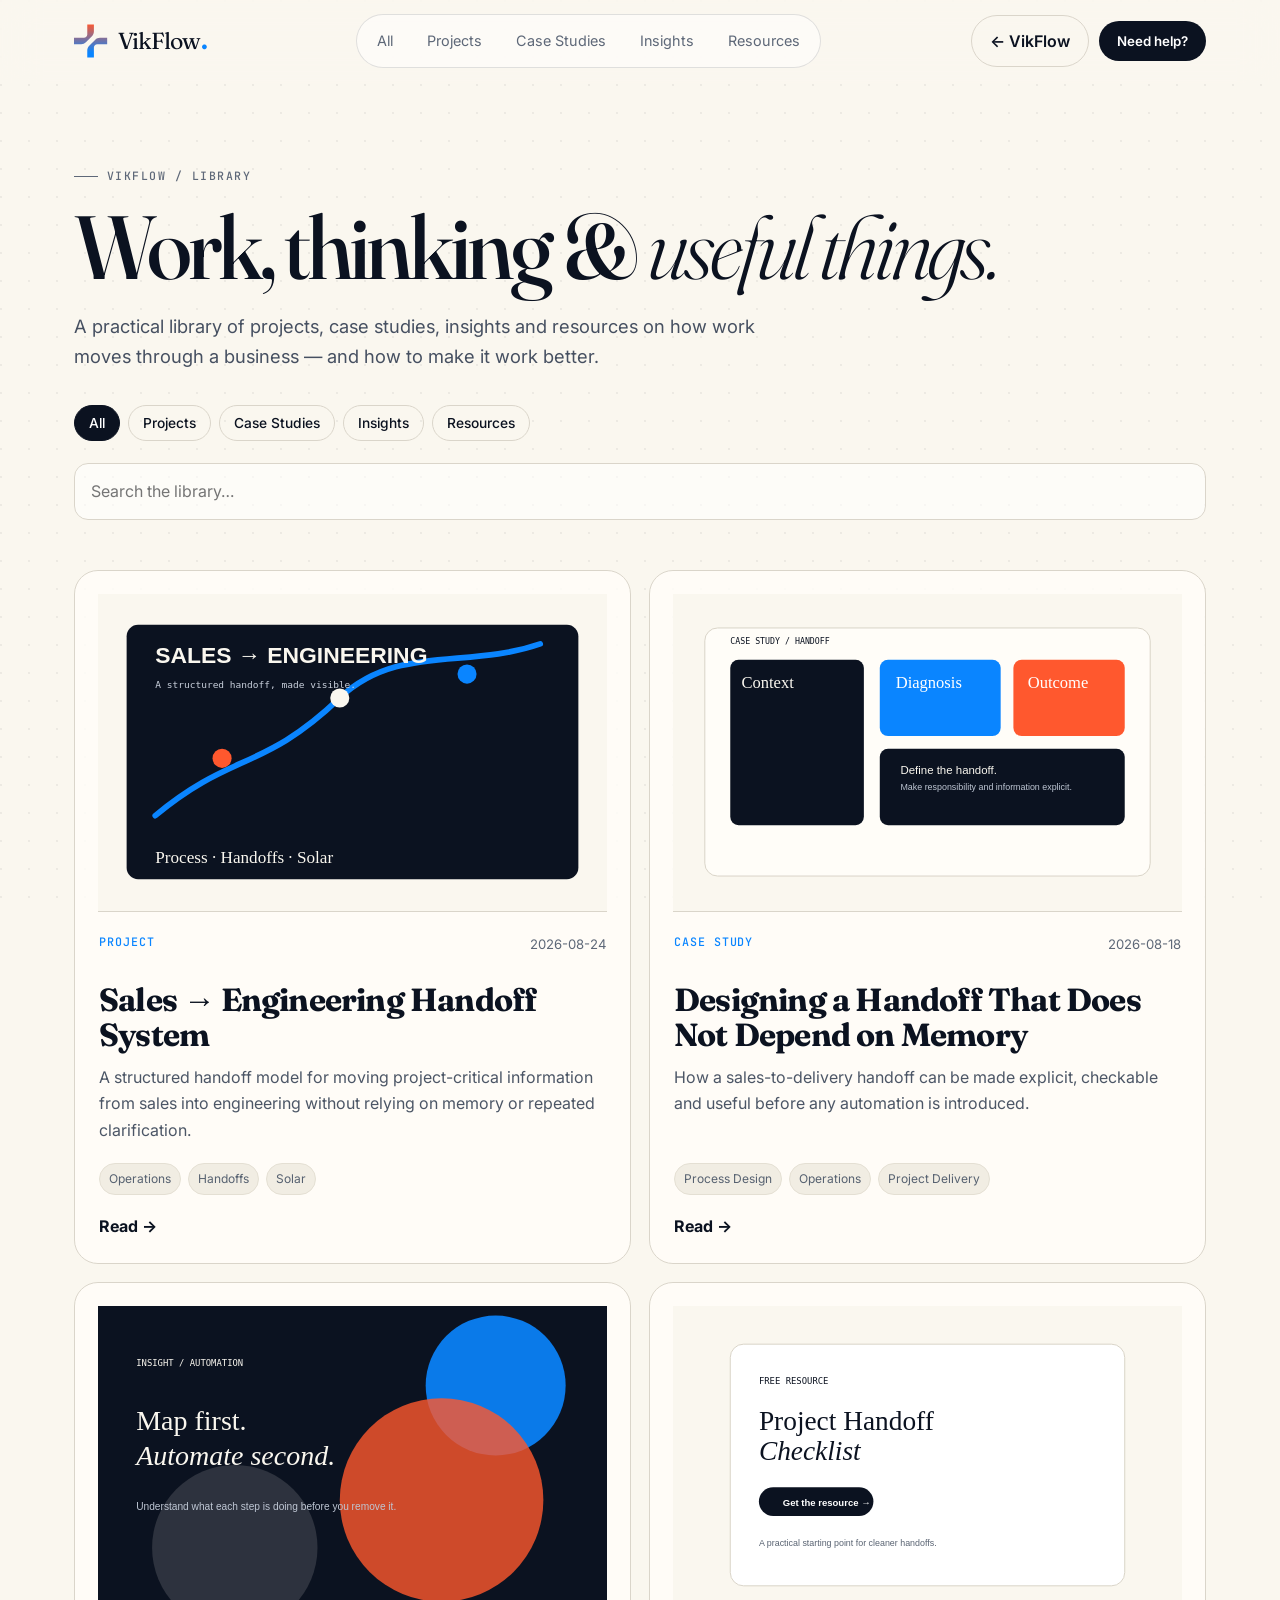
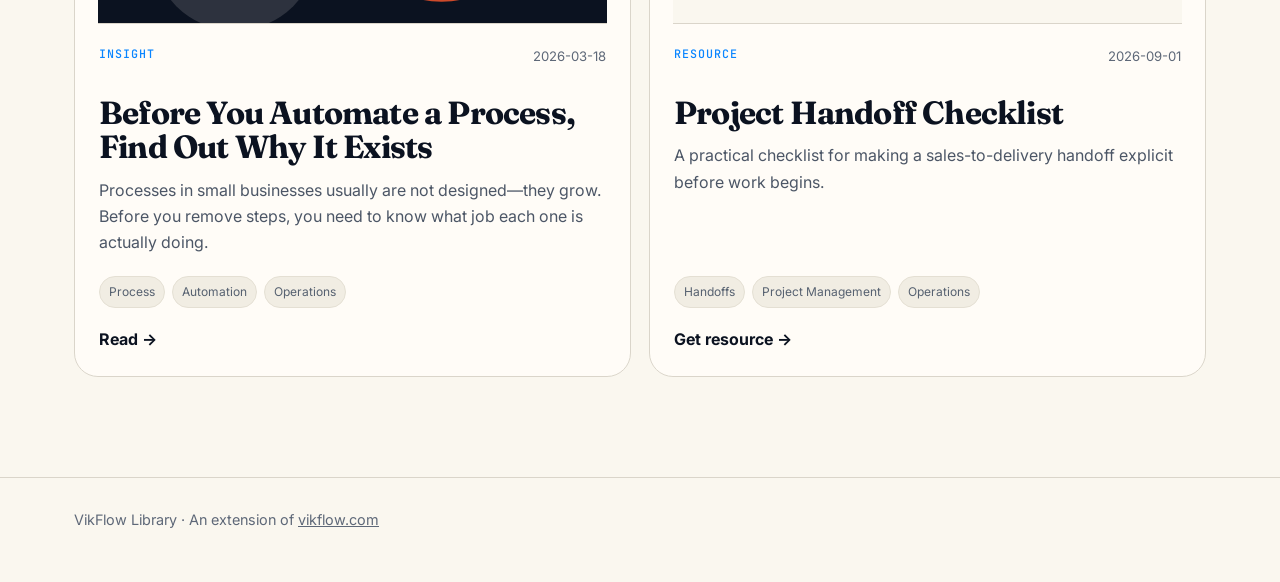
==== commit 67d0b55d: "Add VikFlow Library static site" ====
--- a/index.html
+++ b/index.html
@@ -1,384 +1,24 @@
-<!DOCTYPE html>
+<!doctype html>
 <html lang="en">
+<head>
+<meta charset="utf-8">
+<meta name="viewport" content="width=device-width,initial-scale=1">
+<meta name="theme-color" content="#FAF7EF">
+<meta name="description" content="VikFlow Library — projects, case studies, insights and practical resources on operations, process design, systems and automation.">
+<link rel="canonical" href="https://projects.vikflow.com/">
+<meta property="og:type" content="website"><meta property="og:site_name" content="VikFlow Library"><meta property="og:title" content="VikFlow Library"><meta property="og:description" content="Projects, case studies, insights and practical resources from VikFlow."><meta property="og:url" content="https://projects.vikflow.com/"><meta property="og:image" content="https://www.vikflow.com/og-image.png"><meta name="twitter:card" content="summary_large_image"><meta name="twitter:title" content="VikFlow Library"><meta name="twitter:description" content="Projects, case studies, insights and practical resources from VikFlow."><meta name="twitter:image" content="https://www.vikflow.com/og-image.png">
+<link rel="icon" href="assets/favicon.svg"><link rel="apple-touch-icon" sizes="180x180" href="assets/apple-touch-icon.png">
+<link rel="stylesheet" href="css/styles.css">
+<title>VikFlow Library — Projects, Insights & Resources</title>
+</head>
+<body>
+<header class="site-header" id="siteHeader"><div class="wrap bar"><a class="brand" href="index.html"><img src="assets/logo.svg" alt="VikFlow"><span class="brand-word">VikFlow<span>.</span></span></a><nav class="nav" aria-label="Library filters"><a href="#all" data-filter-link="all">All</a><a href="#projects" data-filter-link="Project">Projects</a><a href="#case-studies" data-filter-link="Case Study">Case Studies</a><a href="#insights" data-filter-link="Insight">Insights</a><a href="#resources" data-filter-link="Resource">Resources</a></nav><div class="action"><a class="btn btn-light" href="https://www.vikflow.com/">← VikFlow</a><button class="btn btn-dark" data-help>Need help?</button></div><button class="menu" id="menuToggle" aria-label="Open menu">☰</button></div><div class="wrap mobile-nav" id="mobileNav"><a href="#all">All</a><a href="#projects">Projects</a><a href="#case-studies">Case Studies</a><a href="#insights">Insights</a><a href="#resources">Resources</a><a href="https://www.vikflow.com/">← VikFlow</a><button class="btn btn-dark" data-help>Need help? Talk to me</button></div></header>
+<main class="wrap">
+<section class="library-head"><div class="eyebrow">VikFlow / Library</div><h1>Work, thinking & <em style="font-style:italic;font-weight:300">useful things.</em></h1><p class="lead">A practical library of projects, case studies, insights and resources on how work moves through a business — and how to make it work better.</p><div class="filterbar" role="tablist"><button class="filter active" data-filter="all">All</button><button class="filter" data-filter="Project">Projects</button><button class="filter" data-filter="Case Study">Case Studies</button><button class="filter" data-filter="Insight">Insights</button><button class="filter" data-filter="Resource">Resources</button></div><input class="search" id="search" type="search" placeholder="Search the library…" aria-label="Search library"></section>
+<section class="grid" id="libraryGrid" aria-live="polite"></section>
+</main>
+<footer class="footer"><div class="wrap">VikFlow Library · An extension of <a href="https://www.vikflow.com/">vikflow.com</a></div></footer>
+<div class="modal-backdrop" id="helpModal"><div class="modal"><div class="eyebrow">Need help?</div><h2>Let's talk about the problem.</h2><p>Tell me what you're trying to improve, build or untangle.</p><form id="helpForm"><label>Name</label><input name="name" required><label>Email</label><input name="email" type="email" required><label>Message</label><textarea name="message" required></textarea><div class="modal-actions"><button type="button" class="btn btn-light" data-close>Close</button><button class="btn btn-dark">Send</button></div><div class="status" id="helpStatus"></div><div class="small-note">Set your form endpoint in <code>js/config.js</code> before launch.</div></form></div></div>
 
-<head>
-    <meta charset="UTF-8">
-    <meta name="viewport" content="width=device-width, initial-scale=1.0">
-    <title>VikFlow Ops Hub | Interactive Operations Tools & Calculators</title>
-
-    <link rel="stylesheet" href="styles.css">
-
-    <!-- Primary Meta Tags -->
-    <meta name="title" content="VikFlow Ops Hub | Interactive Operations Tools & Calculators">
-    <meta name="description"
-        content="Free tools that show service businesses exactly where they're losing leads and money. Built by VikFlow Operations.">
-    <meta name="keywords"
-        content="operations tools, solar lead calculator, field service automation, revops calculators, workflow diagnostics, vikflow">
-    <meta name="robots" content="index, follow">
-    <link rel="canonical" href="https://ops.vikflow.com/">
-
-    <!-- Open Graph / Facebook -->
-    <meta property="og:type" content="website">
-    <meta property="og:url" content="https://ops.vikflow.com/">
-    <meta property="og:title" content="VikFlow Ops Hub | Interactive Operations Tools">
-    <meta property="og:description"
-        content="Free tools that show service businesses exactly where they're losing leads and money.">
-    <meta property="og:image" content="https://vikflow.com/og-image.png">
-
-    <!-- Twitter -->
-    <meta property="twitter:card" content="summary_large_image">
-    <meta property="twitter:url" content="https://ops.vikflow.com/">
-    <meta property="twitter:title" content="VikFlow Ops Hub | Interactive Operations Tools">
-    <meta property="twitter:description"
-        content="Free tools that show service businesses exactly where they're losing leads and money.">
-    <meta property="twitter:image" content="https://vikflow.com/og-image.png">
-
-    <!-- Schema.org Structured Data -->
-    <script type="application/ld+json">
-    {
-      "@context": "https://schema.org",
-      "@graph": [
-        {
-          "@type": "SoftwareApplication",
-          "name": "VikFlow Solar Lead Estimator",
-          "operatingSystem": "Web",
-          "applicationCategory": "BusinessApplication",
-          "url": "https://ops.vikflow.com/solar-calculator",
-          "offers": {
-            "@type": "Offer",
-            "price": "0",
-            "priceCurrency": "USD"
-          }
-        },
-        {
-          "@type": "FAQPage",
-          "mainEntity": [
-            {
-              "@type": "Question",
-              "name": "What are VikFlow Ops Tools?",
-              "acceptedAnswer": {
-                "@type": "Answer",
-                "text": "VikFlow Ops Tools are lightweight, interactive web applications engineered to solve specific operational bottlenecks in sales, lead qualification, and dispatch for service businesses."
-              }
-            },
-            {
-              "@type": "Question",
-              "name": "Are these calculators free to embed on our website?",
-              "acceptedAnswer": {
-                "@type": "Answer",
-                "text": "Yes, our interactive tools are free to test and use. We also build custom-branded, fully integrated versions for businesses looking to sync lead data directly into their CRM."
-              }
-            },
-            {
-              "@type": "Question",
-              "name": "How do these tools connect to our CRM?",
-              "acceptedAnswer": {
-                "@type": "Answer",
-                "text": "Each tool outputs clean JSON payloads via webhooks, connecting seamlessly to platforms like HubSpot, Salesforce, Jobber, Simpro, or custom n8n/Make scenarios."
-              }
-            }
-          ]
-        }
-      ]
-    }
-    </script>
-
-    <!-- Google Fonts -->
-    <link rel="preconnect" href="https://fonts.googleapis.com">
-    <link rel="preconnect" href="https://fonts.gstatic.com" crossorigin>
-    <link
-        href="https://fonts.googleapis.com/css2?family=Fraunces:opsz,wght,SOFT@9..144,300..900,0..100&family=Inter:wght@400;500;600;700&display=swap"
-        rel="stylesheet">
-</head>
-
-<body>
-
-    <div class="hub-container">
-
-        <!-- BRAND HEADER -->
-        <div class="brand-header">
-            <a href="https://vikflow.com" class="brand-logo">
-                <svg class="logo-svg" viewBox="0 0 41 40" width="32" height="32" xmlns="http://www.w3.org/2000/svg">
-                    <g id="logogram">
-                        <path
-                            d="M24 0H16V12.0632C15.9663 14.2434 14.1885 16 12.0005 16H0V24H8.68629C10.808 24 12.8429 23.1571 14.3431 21.6569L21.6569 14.3431C23.1571 12.8429 24 10.808 24 8.68629V0Z"
-                            fill="url(#paint0_linear)" />
-                        <path
-                            d="M16 40H24V27.9368C24.0337 25.7566 25.8115 24 27.9995 24H40V16H31.3137C29.192 16 27.1571 16.8429 25.6569 18.3431L18.3431 25.6569C16.8429 27.1571 16 29.192 16 31.3137V40Z"
-                            fill="url(#paint1_linear)" />
-                    </g>
-                    <defs>
-                        <linearGradient id="paint0_linear" x1="20" y1="-0.997096" x2="20" y2="33.7931"
-                            gradientUnits="userSpaceOnUse">
-                            <stop stop-color="#FF582E" />
-                            <stop offset="1" stop-color="#0A85FF" />
-                        </linearGradient>
-                        <linearGradient id="paint1_linear" x1="20" y1="-0.997096" x2="20" y2="33.7931"
-                            gradientUnits="userSpaceOnUse">
-                            <stop stop-color="#FF582E" />
-                            <stop offset="1" stop-color="#0A85FF" />
-                        </linearGradient>
-                    </defs>
-                </svg>
-                <span>VikFlow<span style="color: var(--brand);">.</span></span>
-            </a>
-            <div class="header-right">
-                <span class="brand-badge">Free Tools</span>
-                <a href="https://vikflow.com" class="back-link">
-                    <svg width="14" height="14" viewBox="0 0 24 24" fill="none" stroke="currentColor" stroke-width="2"
-                        stroke-linecap="round" stroke-linejoin="round">
-                        <path d="M18 13v6a2 2 0 0 1-2 2H5a2 2 0 0 1-2-2V8a2 2 0 0 1 2-2h6" />
-                        <polyline points="15 3 21 3 21 9" />
-                        <line x1="10" y1="14" x2="21" y2="3" />
-                    </svg>
-                    vikflow.com
-                </a>
-            </div>
-        </div>
-
-        <!-- HERO -->
-        <div class="hero-section">
-            <h1>Operations Tool Hub</h1>
-            <p class="subtitle">Free tools that show service businesses exactly where they're losing leads and money.
-                Use them yourself, or let us integrate them into your workflow.</p>
-        </div>
-
-        <!-- SEARCH & CATEGORY FILTERS -->
-        <div class="controls-wrapper">
-            <div class="search-box">
-                <svg class="search-icon" width="16" height="16" viewBox="0 0 24 24" fill="none" stroke="currentColor"
-                    stroke-width="2">
-                    <circle cx="11" cy="11" r="8"></circle>
-                    <line x1="21" y1="21" x2="16.65" y2="16.65"></line>
-                </svg>
-                <input type="text" id="searchInput" placeholder="Search tools or industry..." onkeyup="filterTools()">
-            </div>
-
-            <div class="category-pills">
-                <button class="cat-btn active" onclick="setCategory('all', this)">All Tools</button>
-                <button class="cat-btn" onclick="setCategory('solar', this)">Solar</button>
-                <button class="cat-btn" onclick="setCategory('field-service', this)">Field Service</button>
-                <button class="cat-btn" onclick="setCategory('revops', this)">RevOps</button>
-            </div>
-        </div>
-
-        <!-- TOOL CARDS -->
-        <div class="tools-grid" id="toolsGrid">
-
-            <!-- TOOL 1: SOLAR CALCULATOR (LIVE) -->
-            <a href="solar_calculator/solar_calculator.html" class="tool-card live" data-category="solar"
-                data-keywords="solar lead calculator panel roof savings bill">
-                <div class="tool-card-main">
-                    <div class="tool-logo">
-                        <svg width="24" height="24" viewBox="0 0 24 24" fill="none" stroke="#2563EB" stroke-width="2"
-                            stroke-linecap="round" stroke-linejoin="round">
-                            <circle cx="12" cy="12" r="5"></circle>
-                            <line x1="12" y1="1" x2="12" y2="3"></line>
-                            <line x1="12" y1="21" x2="12" y2="23"></line>
-                            <line x1="4.22" y1="4.22" x2="5.64" y2="5.64"></line>
-                            <line x1="18.36" y1="18.36" x2="19.78" y2="19.78"></line>
-                            <line x1="1" y1="12" x2="3" y2="12"></line>
-                            <line x1="21" y1="12" x2="23" y2="12"></line>
-                            <line x1="4.22" y1="19.78" x2="5.64" y2="18.36"></line>
-                            <line x1="18.36" y1="5.64" x2="19.78" y2="4.22"></line>
-                        </svg>
-                    </div>
-                    <div>
-                        <div class="badge-row">
-                            <span class="badge">Solar EPCs</span>
-                            <span class="status-live">
-                                <span class="live-dot"></span> Live
-                            </span>
-                        </div>
-                        <div class="tool-title">Low-Friction Lead Estimator</div>
-                        <p class="tool-desc">Embed on your site. Homeowners get instant solar estimates in 3 clicks —
-                            you get qualified leads with contact info, system size, and savings data pushed to your CRM.
-                        </p>
-                    </div>
-                </div>
-                <div class="launch-btn">Launch Demo →</div>
-            </a>
-
-            <!-- TOOL 2: REVENUE LEAKAGE AUDIT (LIVE) -->
-            <a href="revenue_leak_auditor/revenue_leakage_auditor.html" class="tool-card live" data-category="revops"
-                data-keywords="revenue leakage audit profit loss billing invoicing pricing operations">
-                <div class="tool-card-main">
-                    <div class="tool-logo">
-                        <svg width="24" height="24" viewBox="0 0 24 24" fill="none" stroke="#2563EB" stroke-width="2"
-                            stroke-linecap="round" stroke-linejoin="round">
-                            <line x1="12" y1="1" x2="12" y2="23"></line>
-                            <path d="M17 5H9.5a3.5 3.5 0 0 0 0 7h5a3.5 3.5 0 0 1 0 7H6"></path>
-                        </svg>
-                    </div>
-                    <div>
-                        <div class="badge-row">
-                            <span class="badge">RevOps</span>
-                            <span class="status-live">
-                                <span class="live-dot"></span> Live
-                            </span>
-                        </div>
-                        <div class="tool-title">Revenue Leakage Audit</div>
-                        <p class="tool-desc">Quantify how much revenue your business earns but never collects. Adjust 5
-                            leakage vectors and see the compounding cost of broken operations in real time.</p>
-                    </div>
-                </div>
-                <div class="launch-btn">Launch Audit →</div>
-            </a>
-
-            <!-- TOOL 3: CRM HANDOFF FRICTION (COMING SOON) -->
-            <div class="tool-card upcoming" data-category="revops"
-                data-keywords="crm audit pipeline sales handoff hubspot salesforce">
-                <div class="tool-card-main">
-                    <div class="tool-logo muted">
-                        <svg width="24" height="24" viewBox="0 0 24 24" fill="none" stroke="#475569" stroke-width="2"
-                            stroke-linecap="round" stroke-linejoin="round">
-                            <polyline points="22 12 18 12 15 21 9 3 6 12 2 12"></polyline>
-                        </svg>
-                    </div>
-                    <div>
-                        <div class="badge-row">
-                            <span class="badge muted">RevOps</span>
-                            <span class="status-upcoming">In Development</span>
-                        </div>
-                        <div class="tool-title">Pipeline Handoff Friction Diagnostic</div>
-                        <p class="tool-desc">Identifies drop-off stages between lead signature and operational
-                            onboarding. See which handoff is losing you the most revenue.</p>
-                    </div>
-                </div>
-                <div class="launch-btn muted">Notify Me →</div>
-            </div>
-
-        </div>
-
-        <div class="no-results" id="noResults">No tools match your search or filter criteria.</div>
-
-        <!-- CTA SECTION -->
-        <section class="cta-section">
-            <div class="cta-content">
-                <h2>Want this integrated into your workflow?</h2>
-                <p>These tools are free to demo. We also build custom-branded versions that plug directly into your CRM
-                    and capture leads automatically.</p>
-                <a href="mailto:info@vikflow.com" class="cta-btn">Talk to Souvik →</a>
-            </div>
-        </section>
-
-        <!-- SEO FAQ SECTION -->
-        <section class="faq-section">
-            <h2>Frequently Asked Questions</h2>
-
-            <div class="faq-item">
-                <button class="faq-question" onclick="toggleFaq(this)">
-                    What are VikFlow Ops Tools?
-                    <span class="faq-icon">+</span>
-                </button>
-                <div class="faq-answer">
-                    VikFlow Ops Tools are lightweight, interactive web applications engineered to solve specific
-                    operational bottlenecks in sales, lead qualification, and dispatch for growing service businesses.
-                </div>
-            </div>
-
-            <div class="faq-item">
-                <button class="faq-question" onclick="toggleFaq(this)">
-                    Are these calculators free to test and use?
-                    <span class="faq-icon">+</span>
-                </button>
-                <div class="faq-answer">
-                    Yes, our interactive tools are free to test online. We also build custom-branded, fully integrated
-                    versions for businesses looking to sync lead data directly into their CRM.
-                </div>
-            </div>
-
-            <div class="faq-item">
-                <button class="faq-question" onclick="toggleFaq(this)">
-                    How do these tools connect to our CRM?
-                    <span class="faq-icon">+</span>
-                </button>
-                <div class="faq-answer">
-                    Each tool outputs clean JSON payloads via webhooks, connecting seamlessly to platforms like HubSpot,
-                    Salesforce, Jobber, Simpro, or custom n8n/Make scenarios.
-                </div>
-            </div>
-
-            <div class="faq-item">
-                <button class="faq-question" onclick="toggleFaq(this)">
-                    Can I white-label these for my business?
-                    <span class="faq-icon">+</span>
-                </button>
-                <div class="faq-answer">
-                    Yes. Every tool can be custom-branded with your logo, colors, and domain. Lead data flows directly
-                    into your systems — your customers never see VikFlow branding.
-                </div>
-            </div>
-        </section>
-
-        <!-- FOOTER -->
-        <footer class="hub-footer">
-            <div class="footer-left">
-                <svg viewBox="0 0 41 40" width="20" height="20" xmlns="http://www.w3.org/2000/svg">
-                    <g>
-                        <path
-                            d="M24 0H16V12.0632C15.9663 14.2434 14.1885 16 12.0005 16H0V24H8.68629C10.808 24 12.8429 23.1571 14.3431 21.6569L21.6569 14.3431C23.1571 12.8429 24 10.808 24 8.68629V0Z"
-                            fill="url(#pf0)" />
-                        <path
-                            d="M16 40H24V27.9368C24.0337 25.7566 25.8115 24 27.9995 24H40V16H31.3137C29.192 16 27.1571 16.8429 25.6569 18.3431L18.3431 25.6569C16.8429 27.1571 16 29.192 16 31.3137V40Z"
-                            fill="url(#pf1)" />
-                    </g>
-                    <defs>
-                        <linearGradient id="pf0" x1="20" y1="-1" x2="20" y2="34" gradientUnits="userSpaceOnUse">
-                            <stop stop-color="#FF582E" />
-                            <stop offset="1" stop-color="#0A85FF" />
-                        </linearGradient>
-                        <linearGradient id="pf1" x1="20" y1="-1" x2="20" y2="34" gradientUnits="userSpaceOnUse">
-                            <stop stop-color="#FF582E" />
-                            <stop offset="1" stop-color="#0A85FF" />
-                        </linearGradient>
-                    </defs>
-                </svg>
-                <span>Built by <a href="https://vikflow.com">VikFlow Operations</a></span>
-            </div>
-            <div class="footer-right">
-                <a href="mailto:info@vikflow.com">info@vikflow.com</a>
-            </div>
-        </footer>
-
-    </div>
-
-    <script>
-        let activeCategory = 'all';
-
-        function setCategory(category, element) {
-            document.querySelectorAll('.cat-btn').forEach(btn => btn.classList.remove('active'));
-            element.classList.add('active');
-            activeCategory = category;
-            filterTools();
-        }
-
-        function filterTools() {
-            const query = document.getElementById('searchInput').value.toLowerCase();
-            const cards = document.querySelectorAll('.tool-card');
-            let visibleCount = 0;
-
-            cards.forEach(card => {
-                const matchesCat = (activeCategory === 'all' || card.dataset.category === activeCategory);
-                const matchesSearch = card.innerText.toLowerCase().includes(query) || card.dataset.keywords.toLowerCase().includes(query);
-
-                if (matchesCat && matchesSearch) {
-                    card.style.display = 'flex';
-                    visibleCount++;
-                } else {
-                    card.style.display = 'none';
-                }
-            });
-
-            document.getElementById('noResults').style.display = visibleCount === 0 ? 'block' : 'none';
-        }
-
-        function toggleFaq(button) {
-            const item = button.parentElement;
-            item.classList.toggle('open');
-        }
-    </script>
-
-</body>
-
-</html>+<script src="js/config.js"></script><script src="js/library.js"></script><script src="js/main.js"></script>
+</body></html>
--- a/css/styles.css
+++ b/css/styles.css
@@ -0,0 +1,7 @@
+@import url('https://fonts.googleapis.com/css2?family=Fraunces:opsz,wght,SOFT@9..144,300..900,0..100&family=Inter:wght@400;500;600;700&family=JetBrains+Mono:wght@400;500&display=swap');
+:root{--ink:#0b1220;--ink-soft:#5e6878;--paper:#faf7ef;--paper-deep:#eee9dd;--blue:#0a85ff;--coral:#ff582e;--white:#fff;--line:#dad5ca;--card:#fffdf8;--max:1180px}
+*{box-sizing:border-box}html{scroll-behavior:smooth}body{margin:0;font-family:Inter,system-ui,sans-serif;color:var(--ink);background:var(--paper);line-height:1.65}body::before{content:"";position:fixed;inset:0;background-image:radial-gradient(circle at 1px 1px,rgba(11,18,32,.055) 1px,transparent 0);background-size:28px 28px;pointer-events:none;z-index:-1}a{color:inherit}.wrap{max-width:var(--max);margin:auto;padding:0 24px}.site-header{position:sticky;top:0;z-index:20;background:color-mix(in srgb,var(--paper) 82%,transparent);backdrop-filter:blur(18px);border-bottom:1px solid transparent}.site-header.scrolled{border-color:rgba(11,18,32,.1)}.bar{height:82px;display:flex;align-items:center;justify-content:space-between}.brand{display:flex;align-items:center;gap:10px;text-decoration:none}.brand img{width:34px;height:34px}.brand-word{font-family:Fraunces,serif;font-size:1.45rem;letter-spacing:-.04em}.brand-word span{color:var(--blue);font-weight:700}.nav{display:flex;align-items:center;gap:4px;border:1px solid rgba(11,18,32,.12);background:rgba(255,255,255,.46);padding:5px;border-radius:999px}.nav a{padding:9px 15px;text-decoration:none;border-radius:999px;font-size:.9rem;color:var(--ink-soft)}.nav a:hover,.nav a.active{background:var(--ink);color:white}.action{display:flex;gap:10px;align-items:center}.btn{display:inline-flex;align-items:center;justify-content:center;gap:8px;border:none;border-radius:999px;padding:12px 18px;font-weight:600;text-decoration:none;cursor:pointer;font-family:inherit}.btn-dark{background:var(--ink);color:white}.btn-light{background:transparent;border:1px solid var(--line);color:var(--ink)}.menu{display:none;border:1px solid var(--line);background:transparent;border-radius:999px;padding:10px}.eyebrow,.mono-label{font:500 .72rem/1.2 'JetBrains Mono',monospace;letter-spacing:.13em;text-transform:uppercase;color:var(--ink-soft)}.eyebrow::before{content:"";display:inline-block;width:24px;height:1px;background:currentColor;vertical-align:middle;margin-right:9px}.library-head{padding:86px 0 50px}.library-head h1,.detail-shell h1{font-family:Fraunces,serif;font-weight:500;letter-spacing:-.045em;line-height:1.02;font-size:clamp(3rem,7vw,5.7rem);margin:18px 0}.library-head .lead,.detail-shell .lead{max-width:720px;font-size:1.15rem;color:#465061}.filterbar{display:flex;gap:8px;flex-wrap:wrap;margin:34px 0 22px}.filter{border:1px solid var(--line);background:transparent;color:var(--ink);padding:9px 14px;border-radius:999px;font:500 .86rem Inter;cursor:pointer}.filter.active,.filter:hover{background:var(--ink);color:white;border-color:var(--ink)}.search{width:100%;padding:14px 16px;border:1px solid var(--line);background:rgba(255,255,255,.56);border-radius:14px;font:inherit;outline:none}.grid{display:grid;grid-template-columns:repeat(2,minmax(0,1fr));gap:18px;padding-bottom:100px}.card{background:rgba(255,253,248,.84);border:1px solid var(--line);border-radius:24px;padding:24px;display:flex;flex-direction:column;min-height:275px;text-decoration:none;transition:transform .25s ease,box-shadow .25s ease,border-color .25s ease}.card:hover{transform:translateY(-3px);box-shadow:0 18px 38px rgba(11,18,32,.07);border-color:#c5c0b6}.card-top{display:flex;justify-content:space-between;gap:16px}.type{font:500 .73rem 'JetBrains Mono',monospace;text-transform:uppercase;letter-spacing:.08em;color:var(--blue)}.date{font-size:.82rem;color:var(--ink-soft)}.card h2{font-family:Fraunces,serif;font-size:2rem;line-height:1.07;letter-spacing:-.025em;margin:28px 0 12px}.card p{color:#4c5666;margin:0 0 20px}.tags{display:flex;gap:7px;flex-wrap:wrap;margin-top:auto}.tag{font-size:.75rem;color:#566170;background:#f1ede3;border:1px solid #e4dfd3;border-radius:999px;padding:5px 9px}.detail-page{padding:72px 0 110px}.detail-shell{max-width:900px;margin:auto}.detail-shell h1{font-size:clamp(3.2rem,7vw,6rem);max-width:950px}.tag-row{display:flex;gap:8px;flex-wrap:wrap;margin:18px 0 42px}.section{padding:28px 0;border-top:1px solid var(--line)}.section h2{font-family:Fraunces,serif;font-size:2rem;line-height:1.1;margin:0 0 12px}.section p{max-width:760px;font-size:1.05rem;color:#394453}.download-panel{margin-top:42px;padding:28px;border-radius:24px;background:var(--ink);color:white;display:flex;justify-content:space-between;align-items:center;gap:28px}.download-panel h3{font-family:Fraunces,serif;font-size:2rem;margin:8px 0}.download-panel p{color:#c6cfdb;margin:0}.download-panel .btn{background:white;color:var(--ink);flex-shrink:0}.empty{padding:50px;border:1px dashed var(--line);border-radius:20px;color:var(--ink-soft);grid-column:1/-1}.footer{padding:30px 0 50px;border-top:1px solid var(--line);color:var(--ink-soft);font-size:.9rem}.modal-backdrop{position:fixed;inset:0;background:rgba(7,12,21,.58);display:none;align-items:center;justify-content:center;padding:20px;z-index:60}.modal-backdrop.show{display:flex}.modal{width:min(520px,100%);background:var(--paper);border-radius:24px;padding:28px;box-shadow:0 30px 80px rgba(0,0,0,.28)}.modal h2{font-family:Fraunces,serif;font-size:2.2rem;margin:0 0 10px}.modal p{color:var(--ink-soft)}.modal label{display:block;font-size:.86rem;font-weight:600;margin:16px 0 6px}.modal input,.modal textarea{width:100%;border:1px solid var(--line);background:white;border-radius:12px;padding:12px 14px;font:inherit}.modal textarea{min-height:110px;resize:vertical}.modal-actions{display:flex;justify-content:flex-end;gap:10px;margin-top:18px}.modal-close{position:absolute}.small-note{font-size:.78rem;color:var(--ink-soft);margin-top:10px}.status{margin-top:12px;font-size:.88rem}.mobile-nav{display:none}@media(max-width:900px){.nav,.action{display:none}.menu{display:block}.mobile-nav{display:none;position:absolute;top:82px;left:0;right:0;background:var(--paper);border-bottom:1px solid var(--line);padding:18px 24px}.mobile-nav.open{display:flex;flex-direction:column;gap:8px}.mobile-nav a{padding:12px;border-radius:12px;text-decoration:none}.grid{grid-template-columns:1fr}.download-panel{flex-direction:column;align-items:flex-start}.download-panel .btn{width:100%}}
+
+.card-media{margin:-1px -1px 22px;overflow:hidden;border-bottom:1px solid var(--line);background:#fffdf8;aspect-ratio:16/10}.card-media img{display:block;width:100%;height:100%;object-fit:cover;transition:transform .4s ease}.card:hover .card-media img{transform:scale(1.02)}.card-cta{margin-top:18px;font-weight:700;color:var(--ink)}
+.detail-hero{margin:34px 0 38px;border:1px solid var(--line);border-radius:24px;overflow:hidden;background:#fffdf8}.detail-hero img{display:block;width:100%;height:auto;max-height:680px;object-fit:cover}.section-image{margin:0 0 24px;border-radius:20px;overflow:hidden;border:1px solid var(--line);background:#fffdf8}.section-image img{display:block;width:100%;height:auto}
+.detail-gallery{display:grid;grid-template-columns:repeat(2,minmax(0,1fr));gap:18px;margin-top:32px}.detail-gallery .section-image{margin:0}@media(max-width:700px){.detail-gallery{grid-template-columns:1fr}}
